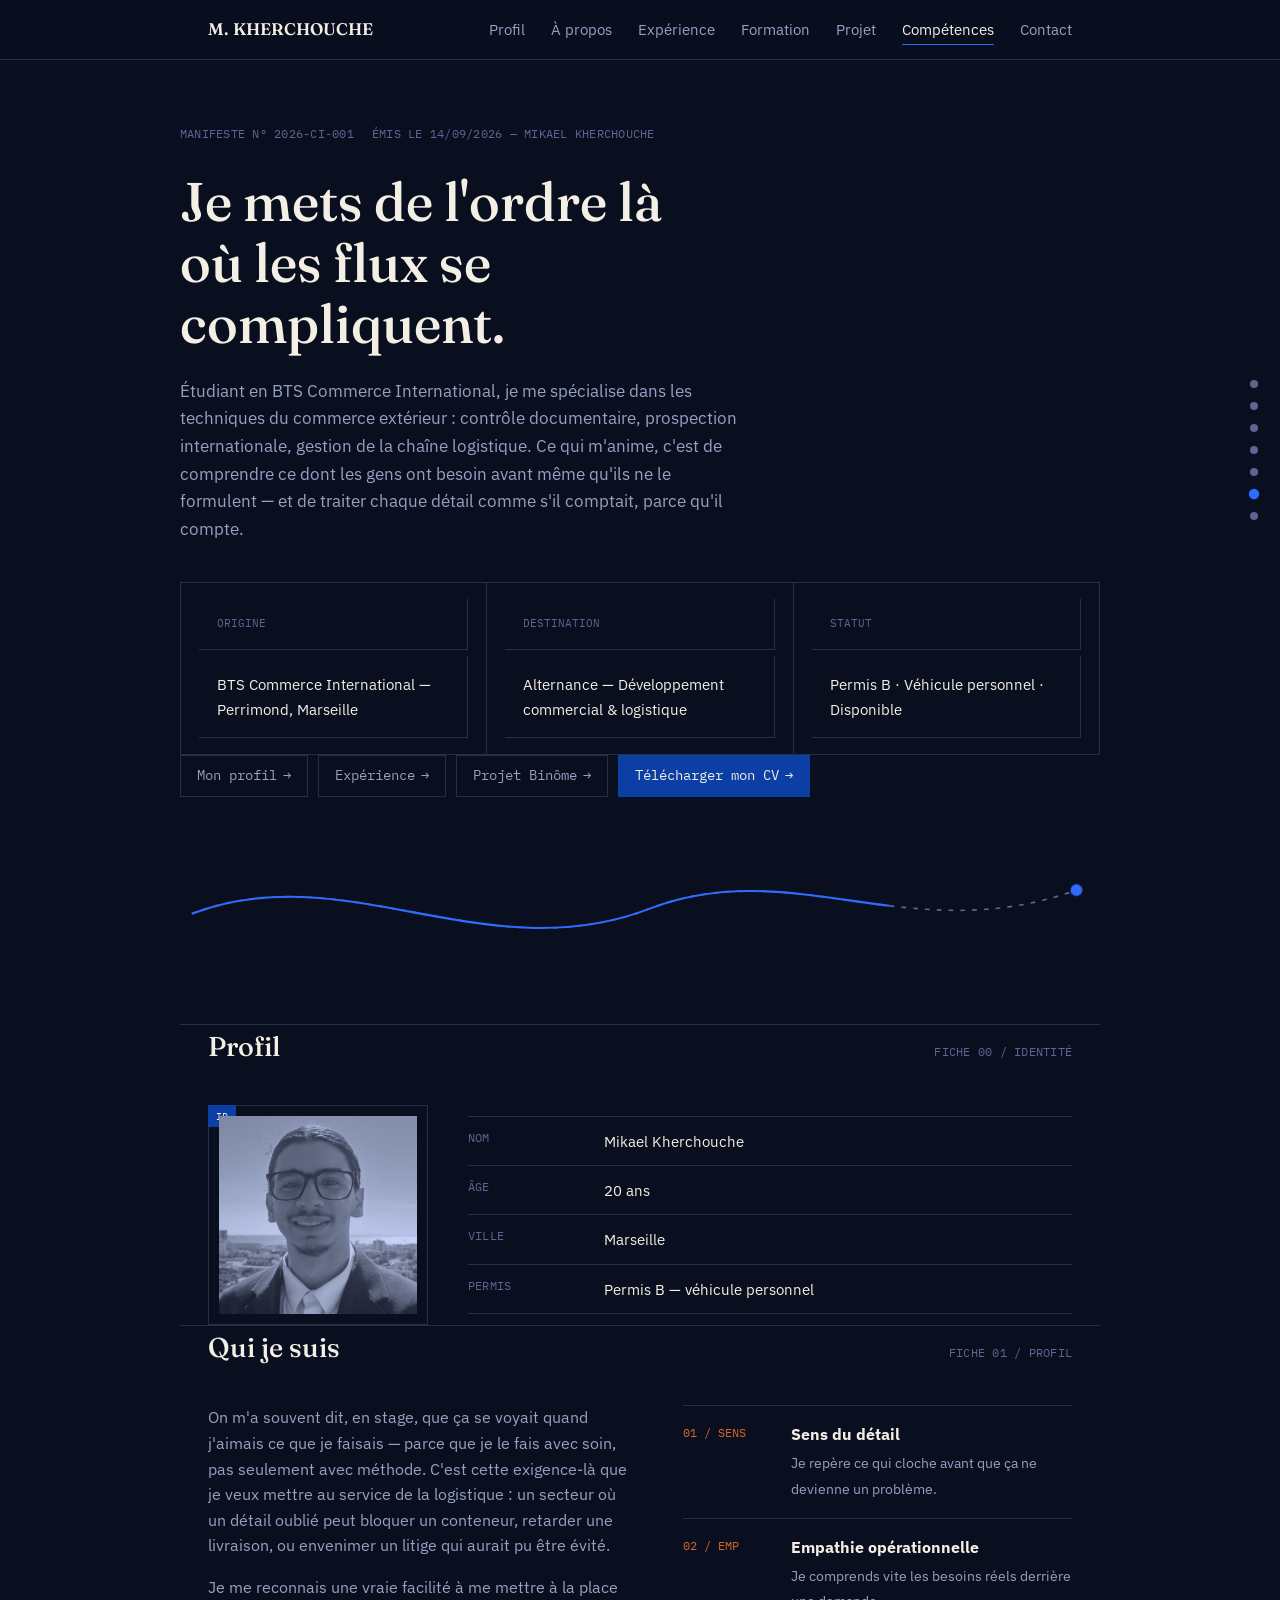
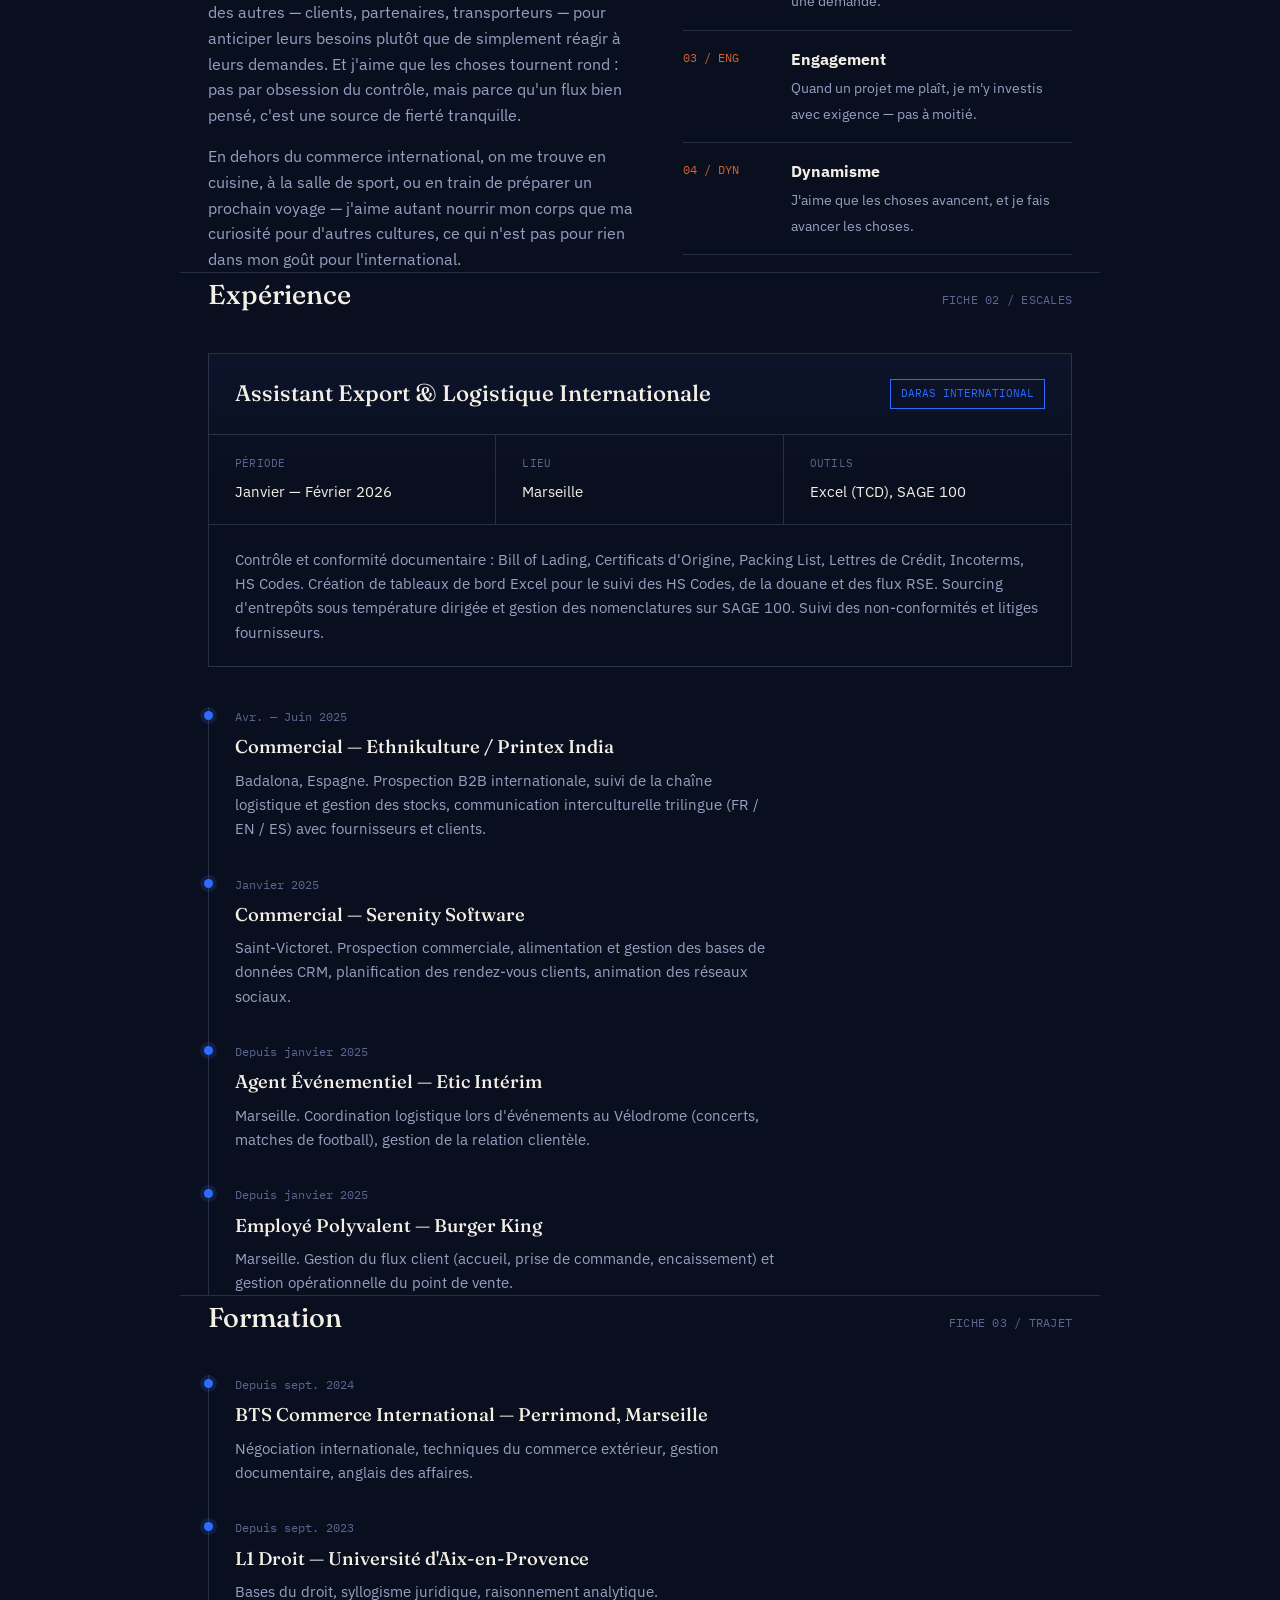
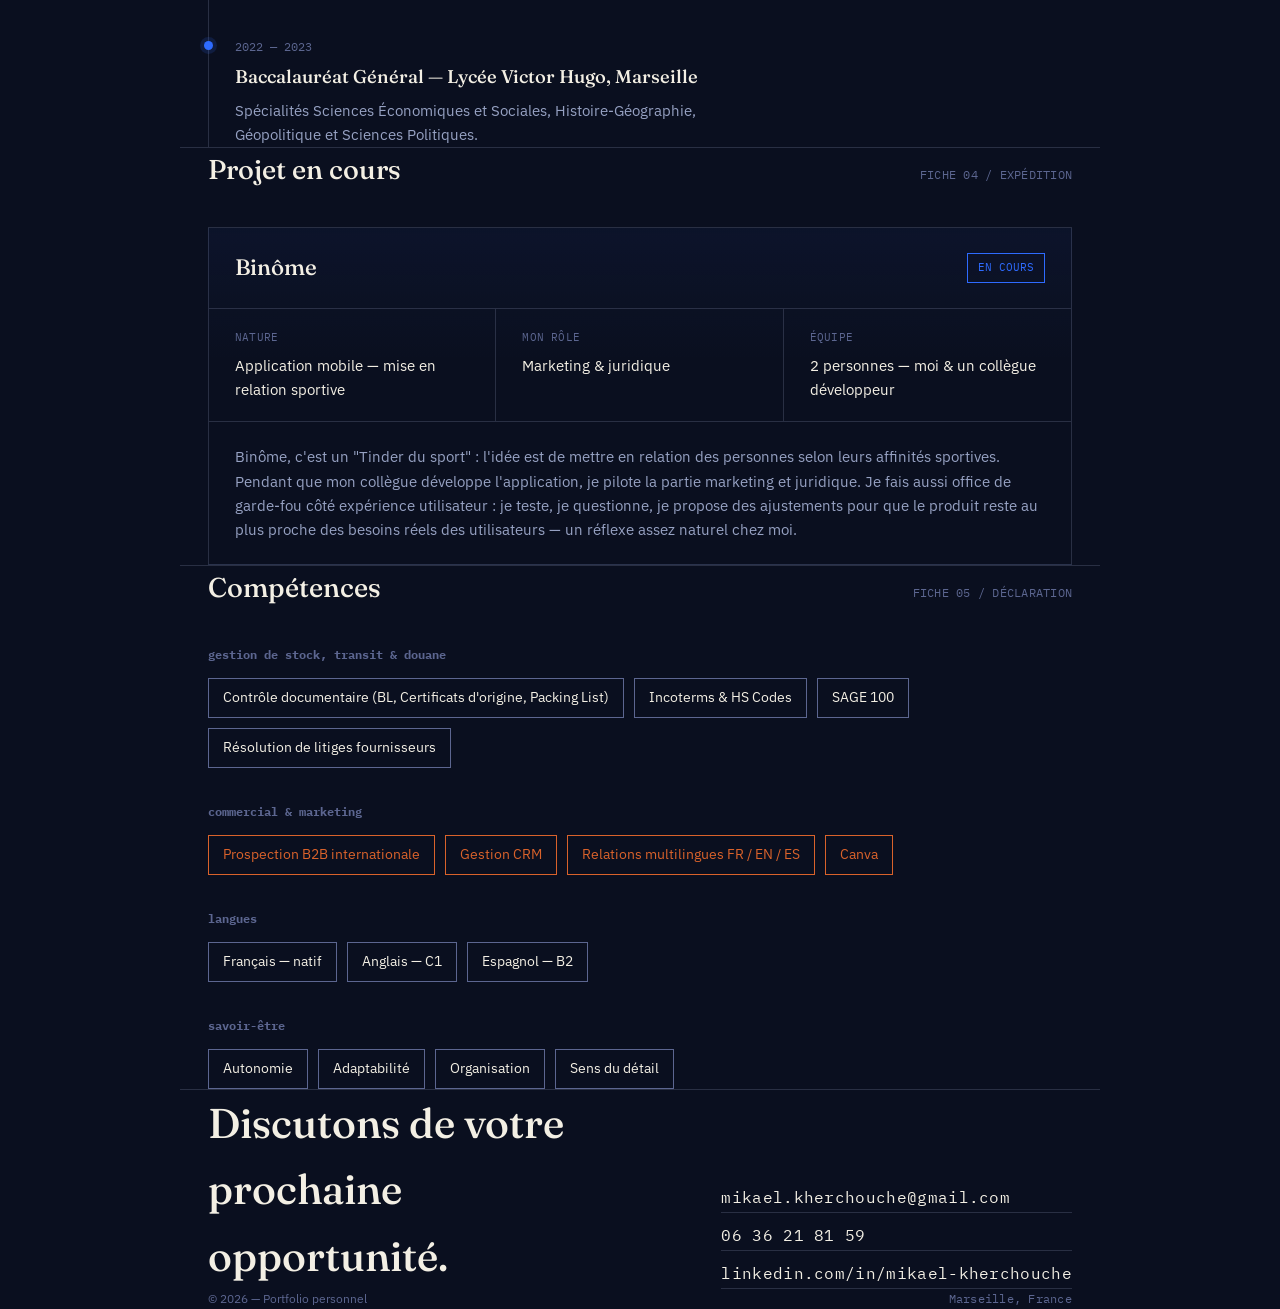
==== index.html @ c9742e6e "Add files via upload" ====
<!DOCTYPE html>
<html lang="fr">
<head>
<meta charset="UTF-8">
<meta name="viewport" content="width=device-width, initial-scale=1.0">
<title>Portfolio — Logistique &amp; Transit</title>
<link rel="preconnect" href="https://fonts.googleapis.com">
<link rel="preconnect" href="https://fonts.gstatic.com" crossorigin>
<link href="https://fonts.googleapis.com/css2?family=Fraunces:opsz,wght@9..144,400;9..144,500;9..144,600&family=IBM+Plex+Sans:wght@400;500;600&family=IBM+Plex+Mono:wght@400;500&display=swap" rel="stylesheet">
<style>
  :root{
    --navy:#0A0F1F;
    --navy-2:#0E1530;
    --cobalt:#0B3FA6;
    --cobalt-light:#2E6BFF;
    --paper:#F3EFE4;
    --ink:#12172B;
    --rust:#D9622B;
    --mist:#96A1C2;
    --mist-dim:#5C6690;
    --hairline:rgba(150,161,194,0.22);
    --maxw:920px;
  }
  *{box-sizing:border-box;}
  html{scroll-behavior:smooth;}
  body{
    margin:0;
    background:var(--navy);
    color:var(--paper);
    font-family:'IBM Plex Sans', sans-serif;
    line-height:1.6;
    -webkit-font-smoothing:antialiased;
  }
  ::selection{background:var(--cobalt-light);color:#fff;}
  a{color:inherit;}

  .wrap{
    max-width:var(--maxw);
    margin:0 auto;
    padding:0 28px;
  }

  .mono{
    font-family:'IBM Plex Mono', monospace;
    letter-spacing:0.02em;
  }

  /* ---------- HEADER / NAV ---------- */
  header.site{
    position:sticky;
    top:0;
    z-index:50;
    background:rgba(10,15,31,0.88);
    backdrop-filter:blur(8px);
    border-bottom:1px solid var(--hairline);
  }
  .navbar{
    max-width:var(--maxw);
    margin:0 auto;
    padding:16px 28px;
    display:flex;
    align-items:center;
    justify-content:space-between;
  }
  .navbar .mark{
    font-family:'Fraunces', serif;
    font-size:1.05rem;
    font-weight:600;
  }
  .navbar nav{
    display:flex;
    gap:26px;
    font-size:0.92rem;
    color:var(--mist);
  }
  .navbar nav a{text-decoration:none;transition:color .2s ease;}
  .navbar nav a:hover{color:var(--paper);}
  .navbar-toggle{display:none;background:none;border:none;color:var(--paper);font-size:1.4rem;cursor:pointer;}

  @media(max-width:640px){
    .navbar nav{
      position:fixed;
      top:60px;left:0;right:0;
      flex-direction:column;
      background:var(--navy-2);
      padding:18px 28px;
      gap:16px;
      border-bottom:1px solid var(--hairline);
      transform:translateY(-130%);
      transition:transform .28s ease;
    }
    .navbar nav.open{transform:translateY(0);}
    .navbar-toggle{display:block;}
  }

  /* ---------- HERO / MANIFEST HEADER ---------- */
  .hero{
    padding:64px 0 40px;
    border-bottom:1px solid var(--hairline);
    position:relative;
    overflow:hidden;
  }
  .doc-id{
    font-size:0.78rem;
    color:var(--mist-dim);
    margin-bottom:28px;
    display:flex;
    gap:18px;
    flex-wrap:wrap;
  }
  h1.title{
    font-family:'Fraunces', serif;
    font-weight:500;
    font-size:clamp(2.1rem, 5.4vw, 3.4rem);
    line-height:1.12;
    margin:0 0 22px;
    max-width:14ch;
  }
  .hero p.lede{
    max-width:56ch;
    color:var(--mist);
    font-size:1.08rem;
    margin:0 0 40px;
  }

  .manifest-fields{
    display:grid;
    grid-template-columns:repeat(3,1fr);
    border-top:1px solid var(--hairline);
    border-left:1px solid var(--hairline);
  }
  .manifest-fields div{
    border-right:1px solid var(--hairline);
    border-bottom:1px solid var(--hairline);
    padding:16px 18px;
  }
  .manifest-fields .label{
    font-size:0.7rem;
    color:var(--mist-dim);
    margin-bottom:6px;
    font-family:'IBM Plex Mono', monospace;
  }
  .manifest-fields .value{
    font-size:0.95rem;
    color:var(--paper);
  }
  @media(max-width:640px){
    .manifest-fields{grid-template-columns:1fr 1fr;}
  }

  /* route svg */
  .route-holder{margin-top:46px;}
  .route-holder svg{width:100%;height:auto;display:block;}
  .route-path{
    fill:none;
    stroke:var(--mist-dim);
    stroke-width:1.4;
    stroke-dasharray:4 6;
  }
  .route-progress{
    fill:none;
    stroke:var(--cobalt-light);
    stroke-width:1.8;
    stroke-dasharray:600;
    stroke-dashoffset:600;
    animation:draw 2.6s ease forwards 0.4s;
  }
  .route-dot{
    fill:var(--cobalt-light);
    offset-path:path('M10,60 C 140,10 260,110 400,55 C 520,10 620,90 760,40');
    animation:travel 2.6s ease forwards 0.4s;
  }
  @keyframes draw{to{stroke-dashoffset:0;}}
  @keyframes travel{
    0%{offset-distance:0%; opacity:0;}
    4%{opacity:1;}
    100%{offset-distance:100%; opacity:1;}
  }
  @media (prefers-reduced-motion: reduce){
    .route-progress, .route-dot{animation:none; stroke-dashoffset:0; offset-distance:100%;}
  }

  /* ---------- SECTION GENERIC ---------- */
  section{
    padding:64px 0;
    border-bottom:1px solid var(--hairline);
  }
  .section-head{
    display:flex;
    align-items:baseline;
    justify-content:space-between;
    gap:20px;
    margin-bottom:36px;
  }
  .section-head h2{
    font-family:'Fraunces', serif;
    font-weight:500;
    font-size:1.7rem;
    margin:0;
  }
  .section-head .ref{
    font-size:0.75rem;
    color:var(--mist-dim);
    white-space:nowrap;
  }

  /* ---------- A PROPOS / APTITUDES ---------- */
  .about-grid{
    display:grid;
    grid-template-columns:1.1fr 1fr;
    gap:48px;
  }
  .about-text p{color:var(--mist);margin:0 0 16px;font-size:1rem;}
  .about-text p:last-child{margin-bottom:0;}
  .traits{
    display:flex;
    flex-direction:column;
    gap:0;
    border-top:1px solid var(--hairline);
  }
  .trait{
    padding:16px 0;
    border-bottom:1px solid var(--hairline);
    display:grid;
    grid-template-columns:90px 1fr;
    gap:18px;
  }
  .trait .tag{
    font-family:'IBM Plex Mono', monospace;
    font-size:0.72rem;
    color:var(--rust);
    padding-top:2px;
  }
  .trait .desc strong{
    display:block;
    font-size:0.98rem;
    margin-bottom:3px;
    color:var(--paper);
  }
  .trait .desc span{
    color:var(--mist);
    font-size:0.9rem;
  }
  @media(max-width:760px){
    .about-grid{grid-template-columns:1fr;}
  }

  /* ---------- FORMATION TIMELINE ---------- */
  .timeline{
    position:relative;
    padding-left:26px;
    border-left:1px solid var(--hairline);
  }
  .tl-item{
    position:relative;
    padding-bottom:34px;
  }
  .tl-item:last-child{padding-bottom:0;}
  .tl-item::before{
    content:'';
    position:absolute;
    left:-31px;
    top:4px;
    width:9px;height:9px;
    border-radius:50%;
    background:var(--cobalt-light);
    box-shadow:0 0 0 4px rgba(46,107,255,0.15);
  }
  .tl-item .when{
    font-family:'IBM Plex Mono', monospace;
    font-size:0.75rem;
    color:var(--mist-dim);
    margin-bottom:6px;
  }
  .tl-item h3{
    font-family:'Fraunces', serif;
    font-weight:500;
    font-size:1.15rem;
    margin:0 0 6px;
  }
  .tl-item p{
    color:var(--mist);
    margin:0;
    font-size:0.95rem;
    max-width:60ch;
  }

  /* ---------- PROJET / SHIPMENT CARD ---------- */
  .shipment{
    border:1px solid var(--hairline);
    background:linear-gradient(180deg, rgba(46,107,255,0.05), transparent 40%);
  }
  .shipment-head{
    padding:22px 26px;
    border-bottom:1px solid var(--hairline);
    display:flex;
    justify-content:space-between;
    align-items:center;
    gap:16px;
    flex-wrap:wrap;
  }
  .shipment-head h3{
    font-family:'Fraunces', serif;
    font-weight:500;
    font-size:1.4rem;
    margin:0;
  }
  .status-chip{
    font-family:'IBM Plex Mono', monospace;
    font-size:0.7rem;
    color:var(--cobalt-light);
    border:1px solid var(--cobalt-light);
    padding:5px 10px;
  }
  .shipment-grid{
    display:grid;
    grid-template-columns:repeat(3,1fr);
  }
  .shipment-grid > div{
    padding:20px 26px;
    border-right:1px solid var(--hairline);
    border-bottom:1px solid var(--hairline);
  }
  .shipment-grid > div:nth-child(3n){border-right:none;}
  .shipment-grid .label{
    font-family:'IBM Plex Mono', monospace;
    font-size:0.68rem;
    color:var(--mist-dim);
    margin-bottom:8px;
  }
  .shipment-grid .value{font-size:0.92rem;color:var(--paper);}
  .shipment-note{
    padding:22px 26px;
    color:var(--mist);
    font-size:0.95rem;
  }
  @media(max-width:640px){
    .shipment-grid{grid-template-columns:1fr 1fr;}
    .shipment-grid > div:nth-child(2n){border-right:none;}
    .shipment-grid > div:nth-child(3n){border-right:1px solid var(--hairline);}
  }

  /* ---------- COMPETENCES / STAMPS ---------- */
  .skill-block{margin-bottom:34px;}
  .skill-block:last-child{margin-bottom:0;}
  .skill-block h3{
    font-family:'IBM Plex Mono', monospace;
    font-size:0.75rem;
    color:var(--mist-dim);
    text-transform:none;
    margin:0 0 14px;
  }
  .stamp-row{display:flex;flex-wrap:wrap;gap:10px;}
  .stamp{
    border:1px solid var(--mist-dim);
    color:var(--paper);
    font-size:0.85rem;
    padding:8px 14px;
    position:relative;
  }
  .stamp.rust{border-color:var(--rust); color:var(--rust);}

  /* ---------- CONTACT ---------- */
  .contact{border-bottom:none;}
  .contact-inner{
    display:flex;
    justify-content:space-between;
    align-items:flex-end;
    flex-wrap:wrap;
    gap:30px;
  }
  .contact h2{
    font-family:'Fraunces', serif;
    font-weight:500;
    font-size:clamp(1.8rem, 4vw, 2.6rem);
    max-width:15ch;
    margin:0;
  }
  .contact-links{
    display:flex;
    flex-direction:column;
    gap:10px;
    font-size:0.98rem;
  }
  .contact-links a{
    text-decoration:none;
    border-bottom:1px solid var(--hairline);
    padding-bottom:2px;
    transition:border-color .2s ease, color .2s ease;
  }
  .contact-links a:hover{border-color:var(--cobalt-light); color:var(--cobalt-light);}

  footer{
    padding:26px 0 40px;
    font-size:0.78rem;
    color:var(--mist-dim);
    display:flex;
    justify-content:space-between;
    flex-wrap:wrap;
    gap:10px;
  }

  .edit-note{
    background:rgba(217,98,43,0.12);
    border:1px dashed var(--rust);
    color:var(--rust);
    font-size:0.75rem;
    padding:3px 8px;
    margin-left:8px;
    font-family:'IBM Plex Mono', monospace;
  }

  /* ---------- DYNAMISME : nav active underline ---------- */
  .navbar nav a{position:relative;}
  .navbar nav a::after{
    content:'';
    position:absolute;
    left:0; bottom:-4px;
    width:0; height:1px;
    background:var(--cobalt-light);
    transition:width .25s ease;
  }
  .navbar nav a:hover::after,
  .navbar nav a.active::after{width:100%;}
  .navbar nav a.active{color:var(--paper);}

  /* ---------- SHORTCUTS (raccourcis rapides) ---------- */
  .shortcuts{
    display:flex;
    flex-wrap:wrap;
    gap:10px;
    margin:0 0 44px;
  }
  .shortcut{
    display:inline-flex;
    align-items:center;
    gap:6px;
    font-size:0.85rem;
    font-family:'IBM Plex Mono', monospace;
    color:var(--mist);
    border:1px solid var(--hairline);
    padding:9px 16px;
    text-decoration:none;
    transition:border-color .2s ease, color .2s ease, transform .2s ease, background .2s ease;
  }
  .shortcut:hover{
    border-color:var(--cobalt-light);
    color:var(--paper);
    transform:translateY(-2px);
    background:rgba(46,107,255,0.08);
  }
  .shortcut .arrow{transition:transform .2s ease;}
  .shortcut:hover .arrow{transform:translateX(3px);}
  .shortcut.primary{
    background:var(--cobalt);
    border-color:var(--cobalt);
    color:var(--paper);
  }
  .shortcut.primary:hover{
    background:var(--cobalt-light);
    border-color:var(--cobalt-light);
  }

  /* ---------- SIDE DOT NAV (raccourcis de défilement) ---------- */
  .dotnav{
    position:fixed;
    right:22px;
    top:50%;
    transform:translateY(-50%);
    display:flex;
    flex-direction:column;
    gap:14px;
    z-index:40;
  }
  .dotnav a{
    width:8px;height:8px;
    border-radius:50%;
    background:var(--mist-dim);
    display:block;
    position:relative;
    transition:background .25s ease, transform .25s ease;
  }
  .dotnav a::before{
    content:attr(data-label);
    position:absolute;
    right:20px;
    top:50%;
    transform:translateY(-50%);
    font-family:'IBM Plex Mono', monospace;
    font-size:0.72rem;
    color:var(--mist);
    white-space:nowrap;
    opacity:0;
    pointer-events:none;
    transition:opacity .2s ease;
  }
  .dotnav a:hover::before{opacity:1;}
  .dotnav a:hover{transform:scale(1.3);}
  .dotnav a.active{background:var(--cobalt-light);transform:scale(1.3);}
  @media(max-width:900px){.dotnav{display:none;}}

  /* ---------- REVEAL ON SCROLL ---------- */
  .reveal{
    opacity:0;
    transform:translateY(18px);
    transition:opacity .7s ease, transform .7s ease;
  }
  .reveal.in{opacity:1;transform:translateY(0);}
  @media (prefers-reduced-motion: reduce){
    .reveal{opacity:1;transform:none;transition:none;}
  }

  /* ---------- HOVER DYNAMISM ON CONTENT BLOCKS ---------- */
  .trait{transition:background .2s ease, padding-left .2s ease;}
  .trait:hover{background:rgba(46,107,255,0.05); padding-left:10px;}
  .tl-item h3{transition:color .2s ease;}
  .tl-item:hover h3{color:var(--cobalt-light);}
  .shipment{transition:border-color .3s ease, box-shadow .3s ease;}
  .shipment:hover{border-color:rgba(46,107,255,0.4); box-shadow:0 12px 40px -20px rgba(46,107,255,0.35);}
  .stamp{transition:border-color .2s ease, color .2s ease, transform .2s ease;}
  .stamp:hover{border-color:var(--cobalt-light); color:var(--paper); transform:translateY(-2px);}
  .stamp.rust:hover{border-color:var(--rust); color:var(--rust);}

  /* ---------- PROFIL SECTION ---------- */
  .profile-grid{
    display:grid;
    grid-template-columns:220px 1fr;
    gap:40px;
    align-items:center;
  }
  .profile-photo{
    position:relative;
    width:220px;
    height:220px;
    border:1px solid var(--hairline);
    padding:10px;
  }
  .profile-photo img{
    width:100%;height:100%;
    object-fit:cover;
    display:block;
    filter:grayscale(0.1);
  }
  .profile-photo .tag-corner{
    position:absolute;
    top:-1px; left:-1px;
    background:var(--cobalt);
    color:var(--paper);
    font-family:'IBM Plex Mono', monospace;
    font-size:0.65rem;
    padding:3px 8px;
  }
  .profile-id{
    display:flex;
    flex-direction:column;
    gap:0;
    border-top:1px solid var(--hairline);
  }
  .id-row{
    display:grid;
    grid-template-columns:120px 1fr;
    gap:16px;
    padding:12px 0;
    border-bottom:1px solid var(--hairline);
  }
  .id-row .label{
    font-family:'IBM Plex Mono', monospace;
    font-size:0.72rem;
    color:var(--mist-dim);
  }
  .id-row .value{font-size:0.95rem;color:var(--paper);}
  @media(max-width:640px){
    .profile-grid{grid-template-columns:1fr;}
    .profile-photo{width:160px;height:160px;}
  }
</style>
</head>
<body>

<header class="site">
  <div class="navbar">
    <div class="mark">M. KHERCHOUCHE</div>
    <button class="navbar-toggle" id="navToggle" aria-label="Ouvrir le menu">☰</button>
    <nav id="navMenu">
      <a href="#profil">Profil</a>
      <a href="#apropos">À propos</a>
      <a href="#experience">Expérience</a>
      <a href="#formation">Formation</a>
      <a href="#projet">Projet</a>
      <a href="#competences">Compétences</a>
      <a href="#contact">Contact</a>
    </nav>
  </div>
</header>

<nav class="dotnav" id="dotNav">
  <a href="#profil" data-label="Profil"></a>
  <a href="#apropos" data-label="À propos"></a>
  <a href="#experience" data-label="Expérience"></a>
  <a href="#formation" data-label="Formation"></a>
  <a href="#projet" data-label="Projet"></a>
  <a href="#competences" data-label="Compétences"></a>
  <a href="#contact" data-label="Contact"></a>
</nav>

<main>

  <section class="hero wrap">
    <div class="doc-id mono">
      <span>MANIFESTE Nº 2026-CI-001</span>
      <span>ÉMIS LE 14/09/2026 — MIKAEL KHERCHOUCHE</span>
    </div>

    <h1 class="title">Je mets de l'ordre là où les flux se compliquent.</h1>
    <p class="lede">
      Étudiant en BTS Commerce International, je me spécialise dans les techniques du commerce extérieur : contrôle documentaire, prospection internationale, gestion de la chaîne logistique. Ce qui m'anime, c'est de comprendre ce dont les gens ont besoin avant même qu'ils ne le formulent — et de traiter chaque détail comme s'il comptait, parce qu'il compte.
    </p>

    <div class="manifest-fields">
      <div>
        <div class="label">ORIGINE</div>
        <div class="value">BTS Commerce International — Perrimond, Marseille</div>
      </div>
      <div>
        <div class="label">DESTINATION</div>
        <div class="value">Alternance — Développement commercial &amp; logistique</div>
      </div>
      <div>
        <div class="label">STATUT</div>
        <div class="value">Permis B · Véhicule personnel · Disponible</div>
      </div>
    </div>

    <div class="shortcuts">
      <a href="#profil" class="shortcut">Mon profil <span class="arrow">→</span></a>
      <a href="#experience" class="shortcut">Expérience <span class="arrow">→</span></a>
      <a href="#projet" class="shortcut">Projet Binôme <span class="arrow">→</span></a>
      <a href="CV_Mikael_Kherchouche.pdf" download class="shortcut primary">Télécharger mon CV <span class="arrow">→</span></a>
    </div>

    <div class="route-holder">
      <svg viewBox="0 0 780 120" preserveAspectRatio="none">
        <path class="route-path" d="M10,60 C 140,10 260,110 400,55 C 520,10 620,90 760,40"/>
        <path class="route-progress" d="M10,60 C 140,10 260,110 400,55 C 520,10 620,90 760,40"/>
        <circle class="route-dot" r="5"/>
      </svg>
    </div>
  </section>

  <section class="wrap reveal" id="profil">
    <div class="section-head">
      <h2>Profil</h2>
      <span class="ref mono">FICHE 00 / IDENTITÉ</span>
    </div>
    <div class="profile-grid">
      <div class="profile-photo">
        <span class="tag-corner mono">ID</span>
        <img src="[data-uri]" alt="Photo de Mikael Kherchouche">
      </div>
      <div class="profile-id">
        <div class="id-row"><span class="label mono">NOM</span><span class="value">Mikael Kherchouche</span></div>
        <div class="id-row"><span class="label mono">ÂGE</span><span class="value">20 ans</span></div>
        <div class="id-row"><span class="label mono">VILLE</span><span class="value">Marseille</span></div>
        <div class="id-row"><span class="label mono">PERMIS</span><span class="value">Permis B — véhicule personnel</span></div>
      </div>
    </div>
  </section>

  <section class="wrap reveal" id="apropos">
    <div class="section-head">
      <h2>Qui je suis</h2>
      <span class="ref mono">FICHE 01 / PROFIL</span>
    </div>
    <div class="about-grid">
      <div class="about-text">
        <p>
          On m'a souvent dit, en stage, que ça se voyait quand j'aimais ce que je faisais — parce que je le fais avec soin, pas seulement avec méthode. C'est cette exigence-là que je veux mettre au service de la logistique : un secteur où un détail oublié peut bloquer un conteneur, retarder une livraison, ou envenimer un litige qui aurait pu être évité.
        </p>
        <p>
          Je me reconnais une vraie facilité à me mettre à la place des autres — clients, partenaires, transporteurs — pour anticiper leurs besoins plutôt que de simplement réagir à leurs demandes. Et j'aime que les choses tournent rond : pas par obsession du contrôle, mais parce qu'un flux bien pensé, c'est une source de fierté tranquille.
        </p>
        <p>
          En dehors du commerce international, on me trouve en cuisine, à la salle de sport, ou en train de préparer un prochain voyage — j'aime autant nourrir mon corps que ma curiosité pour d'autres cultures, ce qui n'est pas pour rien dans mon goût pour l'international.
        </p>
      </div>
      <div class="traits">
        <div class="trait">
          <div class="tag">01 / SENS</div>
          <div class="desc"><strong>Sens du détail</strong><span>Je repère ce qui cloche avant que ça ne devienne un problème.</span></div>
        </div>
        <div class="trait">
          <div class="tag">02 / EMP</div>
          <div class="desc"><strong>Empathie opérationnelle</strong><span>Je comprends vite les besoins réels derrière une demande.</span></div>
        </div>
        <div class="trait">
          <div class="tag">03 / ENG</div>
          <div class="desc"><strong>Engagement</strong><span>Quand un projet me plaît, je m'y investis avec exigence — pas à moitié.</span></div>
        </div>
        <div class="trait">
          <div class="tag">04 / DYN</div>
          <div class="desc"><strong>Dynamisme</strong><span>J'aime que les choses avancent, et je fais avancer les choses.</span></div>
        </div>
      </div>
    </div>
  </section>

  <section class="wrap reveal" id="experience">
    <div class="section-head">
      <h2>Expérience</h2>
      <span class="ref mono">FICHE 02 / ESCALES</span>
    </div>

    <div class="shipment" style="margin-bottom:40px;">
      <div class="shipment-head">
        <h3>Assistant Export &amp; Logistique Internationale</h3>
        <span class="status-chip">DARAS INTERNATIONAL</span>
      </div>
      <div class="shipment-grid">
        <div>
          <div class="label mono">PÉRIODE</div>
          <div class="value">Janvier — Février 2026</div>
        </div>
        <div>
          <div class="label mono">LIEU</div>
          <div class="value">Marseille</div>
        </div>
        <div>
          <div class="label mono">OUTILS</div>
          <div class="value">Excel (TCD), SAGE 100</div>
        </div>
      </div>
      <div class="shipment-note">
        Contrôle et conformité documentaire : Bill of Lading, Certificats d'Origine, Packing List, Lettres de Crédit, Incoterms, HS Codes. Création de tableaux de bord Excel pour le suivi des HS Codes, de la douane et des flux RSE. Sourcing d'entrepôts sous température dirigée et gestion des nomenclatures sur SAGE 100. Suivi des non-conformités et litiges fournisseurs.
      </div>
    </div>

    <div class="timeline">
      <div class="tl-item">
        <div class="when">Avr. — Juin 2025</div>
        <h3>Commercial — Ethnikulture / Printex India</h3>
        <p>Badalona, Espagne. Prospection B2B internationale, suivi de la chaîne logistique et gestion des stocks, communication interculturelle trilingue (FR / EN / ES) avec fournisseurs et clients.</p>
      </div>
      <div class="tl-item">
        <div class="when">Janvier 2025</div>
        <h3>Commercial — Serenity Software</h3>
        <p>Saint-Victoret. Prospection commerciale, alimentation et gestion des bases de données CRM, planification des rendez-vous clients, animation des réseaux sociaux.</p>
      </div>
      <div class="tl-item">
        <div class="when">Depuis janvier 2025</div>
        <h3>Agent Événementiel — Etic Intérim</h3>
        <p>Marseille. Coordination logistique lors d'événements au Vélodrome (concerts, matches de football), gestion de la relation clientèle.</p>
      </div>
      <div class="tl-item">
        <div class="when">Depuis janvier 2025</div>
        <h3>Employé Polyvalent — Burger King</h3>
        <p>Marseille. Gestion du flux client (accueil, prise de commande, encaissement) et gestion opérationnelle du point de vente.</p>
      </div>
    </div>
  </section>

  <section class="wrap reveal" id="formation">
    <div class="section-head">
      <h2>Formation</h2>
      <span class="ref mono">FICHE 03 / TRAJET</span>
    </div>
    <div class="timeline">
      <div class="tl-item">
        <div class="when">Depuis sept. 2024</div>
        <h3>BTS Commerce International — Perrimond, Marseille</h3>
        <p>Négociation internationale, techniques du commerce extérieur, gestion documentaire, anglais des affaires.</p>
      </div>
      <div class="tl-item">
        <div class="when">Depuis sept. 2023</div>
        <h3>L1 Droit — Université d'Aix-en-Provence</h3>
        <p>Bases du droit, syllogisme juridique, raisonnement analytique.</p>
      </div>
      <div class="tl-item">
        <div class="when">2022 — 2023</div>
        <h3>Baccalauréat Général — Lycée Victor Hugo, Marseille</h3>
        <p>Spécialités Sciences Économiques et Sociales, Histoire-Géographie, Géopolitique et Sciences Politiques.</p>
      </div>
    </div>
  </section>

  <section class="wrap reveal" id="projet">
    <div class="section-head">
      <h2>Projet en cours</h2>
      <span class="ref mono">FICHE 04 / EXPÉDITION</span>
    </div>
    <div class="shipment">
      <div class="shipment-head">
        <h3>Binôme</h3>
        <span class="status-chip">EN COURS</span>
      </div>
      <div class="shipment-grid">
        <div>
          <div class="label mono">NATURE</div>
          <div class="value">Application mobile — mise en relation sportive</div>
        </div>
        <div>
          <div class="label mono">MON RÔLE</div>
          <div class="value">Marketing &amp; juridique</div>
        </div>
        <div>
          <div class="label mono">ÉQUIPE</div>
          <div class="value">2 personnes — moi &amp; un collègue développeur</div>
        </div>
      </div>
      <div class="shipment-note">
        Binôme, c'est un "Tinder du sport" : l'idée est de mettre en relation des personnes selon leurs affinités sportives. Pendant que mon collègue développe l'application, je pilote la partie marketing et juridique. Je fais aussi office de garde-fou côté expérience utilisateur : je teste, je questionne, je propose des ajustements pour que le produit reste au plus proche des besoins réels des utilisateurs — un réflexe assez naturel chez moi.
      </div>
    </div>
  </section>

  <section class="wrap reveal" id="competences">
    <div class="section-head">
      <h2>Compétences</h2>
      <span class="ref mono">FICHE 05 / DÉCLARATION</span>
    </div>

    <div class="skill-block">
      <h3>gestion de stock, transit &amp; douane</h3>
      <div class="stamp-row">
        <div class="stamp">Contrôle documentaire (BL, Certificats d'origine, Packing List)</div>
        <div class="stamp">Incoterms &amp; HS Codes</div>
        <div class="stamp">SAGE 100</div>
        <div class="stamp">Résolution de litiges fournisseurs</div>
      </div>
    </div>

    <div class="skill-block">
      <h3>commercial &amp; marketing</h3>
      <div class="stamp-row">
        <div class="stamp rust">Prospection B2B internationale</div>
        <div class="stamp rust">Gestion CRM</div>
        <div class="stamp rust">Relations multilingues FR / EN / ES</div>
        <div class="stamp rust">Canva</div>
      </div>
    </div>

    <div class="skill-block">
      <h3>langues</h3>
      <div class="stamp-row">
        <div class="stamp">Français — natif</div>
        <div class="stamp">Anglais — C1</div>
        <div class="stamp">Espagnol — B2</div>
      </div>
    </div>

    <div class="skill-block">
      <h3>savoir-être</h3>
      <div class="stamp-row">
        <div class="stamp">Autonomie</div>
        <div class="stamp">Adaptabilité</div>
        <div class="stamp">Organisation</div>
        <div class="stamp">Sens du détail</div>
      </div>
    </div>
  </section>

  <section class="wrap contact reveal" id="contact">
    <div class="contact-inner">
      <h2>Discutons de votre prochaine opportunité.</h2>
      <div class="contact-links mono">
        <a href="mailto:mikael.kherchouche@gmail.com">mikael.kherchouche@gmail.com</a>
        <a href="tel:+33636218159">06 36 21 81 59</a>
        <a href="https://linkedin.com/in/mikael-kherchouche" target="_blank" rel="noopener">linkedin.com/in/mikael-kherchouche</a>
      </div>
    </div>
  </section>

</main>

<footer class="wrap">
  <span>© 2026 — Portfolio personnel</span>
  <span class="mono">Marseille, France</span>
</footer>

<script>
  const toggle = document.getElementById('navToggle');
  const menu = document.getElementById('navMenu');
  toggle.addEventListener('click', () => menu.classList.toggle('open'));
  menu.querySelectorAll('a').forEach(a => a.addEventListener('click', () => menu.classList.remove('open')));

  // Reveal on scroll
  const revealEls = document.querySelectorAll('.reveal');
  const revealObserver = new IntersectionObserver((entries) => {
    entries.forEach(entry => {
      if(entry.isIntersecting){
        entry.target.classList.add('in');
        revealObserver.unobserve(entry.target);
      }
    });
  }, {threshold:0.12, rootMargin:'0px 0px -8% 0px'});
  revealEls.forEach(el => revealObserver.observe(el));

  // Active section tracking for top nav + dot nav
  const sections = document.querySelectorAll('main section[id]');
  const navLinks = document.querySelectorAll('#navMenu a');
  const dotLinks = document.querySelectorAll('#dotNav a');

  const setActive = (id) => {
    navLinks.forEach(a => a.classList.toggle('active', a.getAttribute('href') === '#' + id));
    dotLinks.forEach(a => a.classList.toggle('active', a.getAttribute('href') === '#' + id));
  };

  const sectionObserver = new IntersectionObserver((entries) => {
    entries.forEach(entry => {
      if(entry.isIntersecting){
        setActive(entry.target.id);
      }
    });
  }, {rootMargin:'-45% 0px -45% 0px'});
  sections.forEach(s => sectionObserver.observe(s));
</script>

</body>
</html>
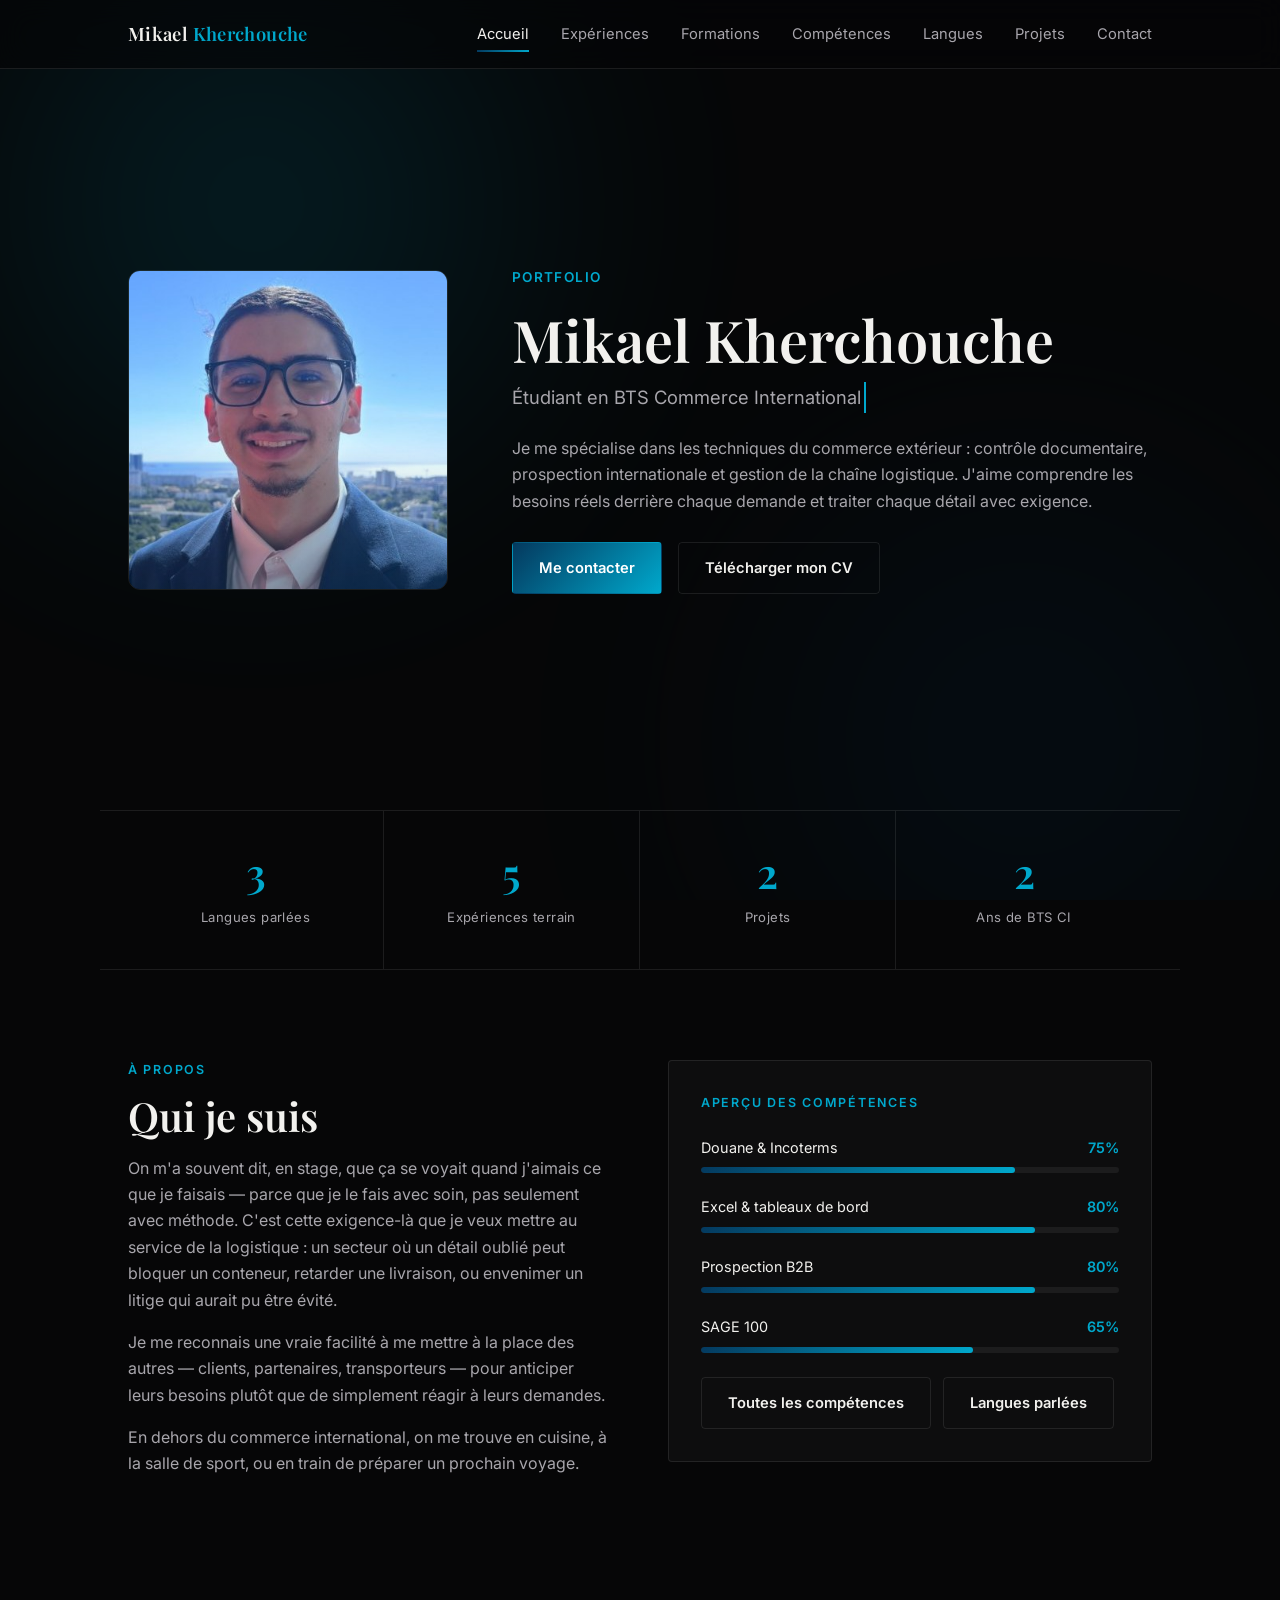
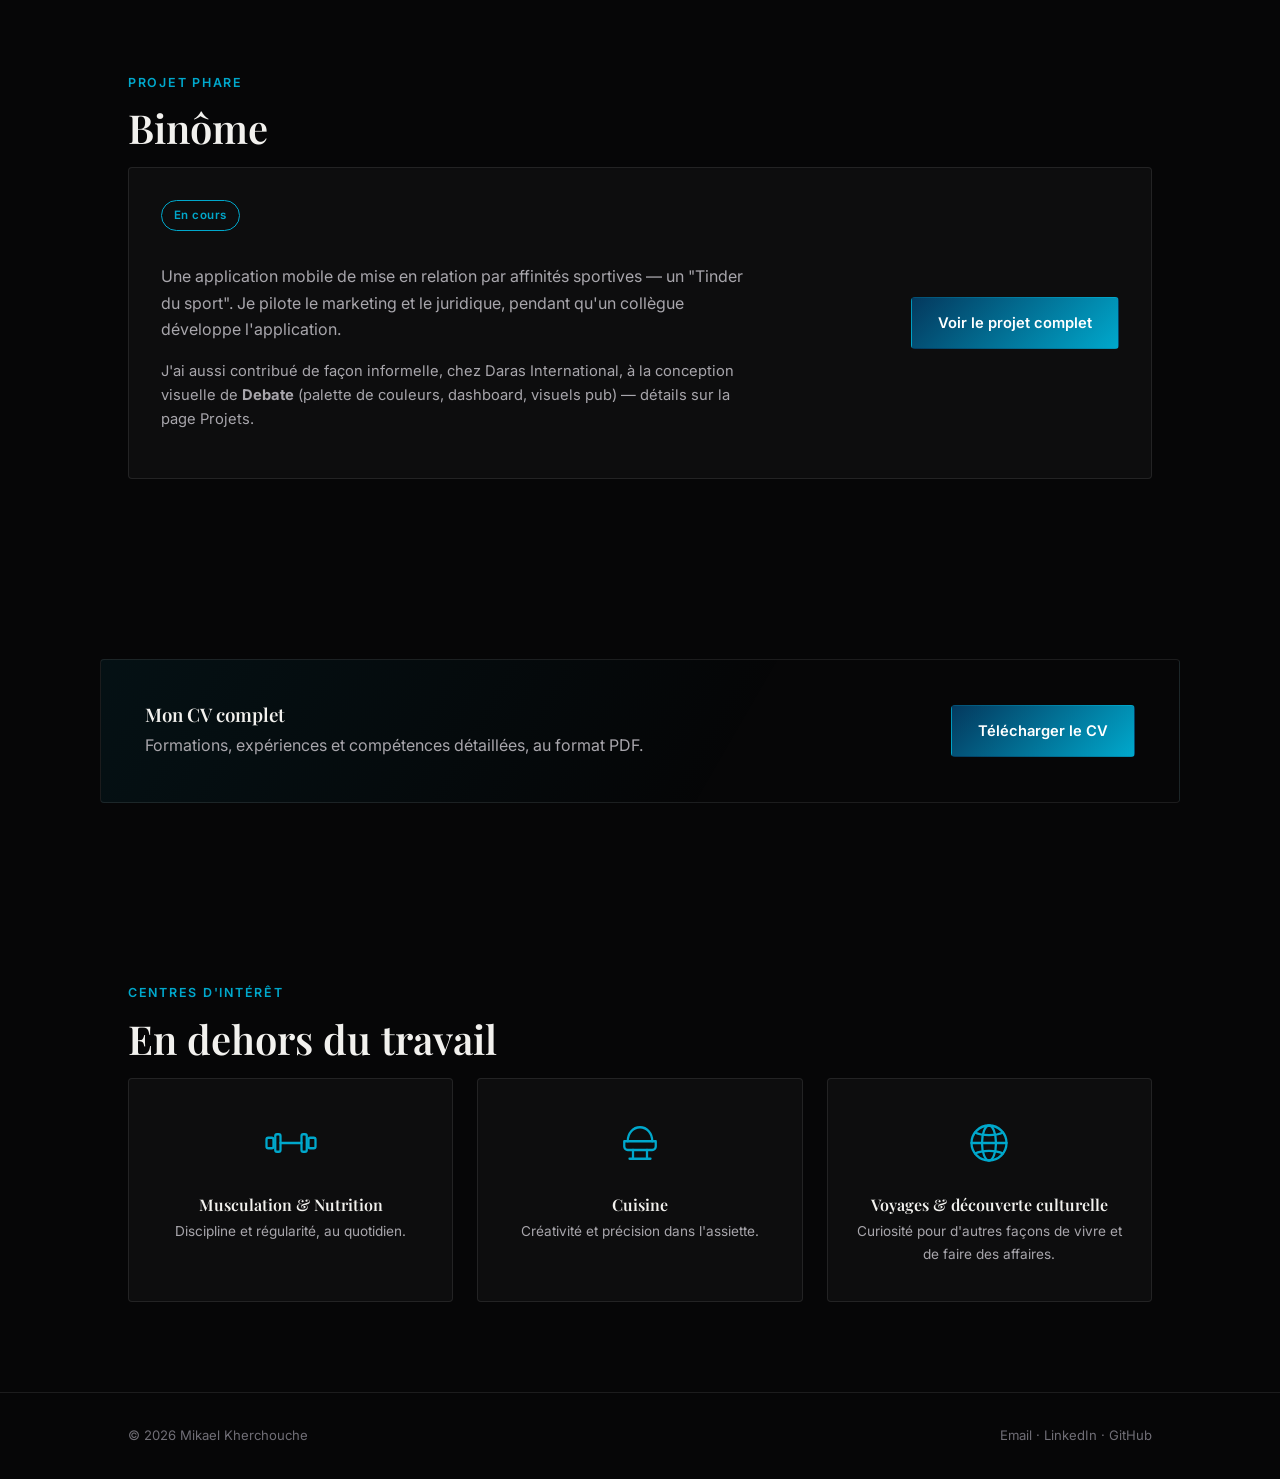
==== commit 83f573dc: "Theme ocean + page langue" ====
--- a/index.html
+++ b/index.html
@@ -3,916 +3,183 @@
 <head>
 <meta charset="UTF-8">
 <meta name="viewport" content="width=device-width, initial-scale=1.0">
-<title>Portfolio — Logistique &amp; Transit</title>
+<title>Mikael Kherchouche — Commerce International & Logistique</title>
+<meta name="description" content="Portfolio de Mikael Kherchouche, étudiant en BTS Commerce International, spécialisé en logistique, transit et développement commercial international.">
+<link rel="canonical" href="https://mikakhers.github.io/index.html">
+
+<meta property="og:type" content="website">
+<meta property="og:title" content="Mikael Kherchouche — Commerce International & Logistique">
+<meta property="og:description" content="Portfolio de Mikael Kherchouche, étudiant en BTS Commerce International, spécialisé en logistique, transit et développement commercial international.">
+<meta property="og:url" content="https://mikakhers.github.io/index.html">
+<meta property="og:image" content="https://mikakhers.github.io/assets/photo.jpg">
+<meta name="twitter:card" content="summary">
+
+<link rel="icon" type="image/svg+xml" href="assets/favicon.svg">
+
 <link rel="preconnect" href="https://fonts.googleapis.com">
 <link rel="preconnect" href="https://fonts.gstatic.com" crossorigin>
-<link href="https://fonts.googleapis.com/css2?family=Fraunces:opsz,wght@9..144,400;9..144,500;9..144,600&family=IBM+Plex+Sans:wght@400;500;600&family=IBM+Plex+Mono:wght@400;500&display=swap" rel="stylesheet">
-<style>
-  :root{
-    --navy:#0A0F1F;
-    --navy-2:#0E1530;
-    --cobalt:#0B3FA6;
-    --cobalt-light:#2E6BFF;
-    --paper:#F3EFE4;
-    --ink:#12172B;
-    --rust:#D9622B;
-    --mist:#96A1C2;
-    --mist-dim:#5C6690;
-    --hairline:rgba(150,161,194,0.22);
-    --maxw:920px;
-  }
-  *{box-sizing:border-box;}
-  html{scroll-behavior:smooth;}
-  body{
-    margin:0;
-    background:var(--navy);
-    color:var(--paper);
-    font-family:'IBM Plex Sans', sans-serif;
-    line-height:1.6;
-    -webkit-font-smoothing:antialiased;
-  }
-  ::selection{background:var(--cobalt-light);color:#fff;}
-  a{color:inherit;}
-
-  .wrap{
-    max-width:var(--maxw);
-    margin:0 auto;
-    padding:0 28px;
-  }
-
-  .mono{
-    font-family:'IBM Plex Mono', monospace;
-    letter-spacing:0.02em;
-  }
-
-  /* ---------- HEADER / NAV ---------- */
-  header.site{
-    position:sticky;
-    top:0;
-    z-index:50;
-    background:rgba(10,15,31,0.88);
-    backdrop-filter:blur(8px);
-    border-bottom:1px solid var(--hairline);
-  }
-  .navbar{
-    max-width:var(--maxw);
-    margin:0 auto;
-    padding:16px 28px;
-    display:flex;
-    align-items:center;
-    justify-content:space-between;
-  }
-  .navbar .mark{
-    font-family:'Fraunces', serif;
-    font-size:1.05rem;
-    font-weight:600;
-  }
-  .navbar nav{
-    display:flex;
-    gap:26px;
-    font-size:0.92rem;
-    color:var(--mist);
-  }
-  .navbar nav a{text-decoration:none;transition:color .2s ease;}
-  .navbar nav a:hover{color:var(--paper);}
-  .navbar-toggle{display:none;background:none;border:none;color:var(--paper);font-size:1.4rem;cursor:pointer;}
-
-  @media(max-width:640px){
-    .navbar nav{
-      position:fixed;
-      top:60px;left:0;right:0;
-      flex-direction:column;
-      background:var(--navy-2);
-      padding:18px 28px;
-      gap:16px;
-      border-bottom:1px solid var(--hairline);
-      transform:translateY(-130%);
-      transition:transform .28s ease;
-    }
-    .navbar nav.open{transform:translateY(0);}
-    .navbar-toggle{display:block;}
-  }
-
-  /* ---------- HERO / MANIFEST HEADER ---------- */
-  .hero{
-    padding:64px 0 40px;
-    border-bottom:1px solid var(--hairline);
-    position:relative;
-    overflow:hidden;
-  }
-  .doc-id{
-    font-size:0.78rem;
-    color:var(--mist-dim);
-    margin-bottom:28px;
-    display:flex;
-    gap:18px;
-    flex-wrap:wrap;
-  }
-  h1.title{
-    font-family:'Fraunces', serif;
-    font-weight:500;
-    font-size:clamp(2.1rem, 5.4vw, 3.4rem);
-    line-height:1.12;
-    margin:0 0 22px;
-    max-width:14ch;
-  }
-  .hero p.lede{
-    max-width:56ch;
-    color:var(--mist);
-    font-size:1.08rem;
-    margin:0 0 40px;
-  }
-
-  .manifest-fields{
-    display:grid;
-    grid-template-columns:repeat(3,1fr);
-    border-top:1px solid var(--hairline);
-    border-left:1px solid var(--hairline);
-  }
-  .manifest-fields div{
-    border-right:1px solid var(--hairline);
-    border-bottom:1px solid var(--hairline);
-    padding:16px 18px;
-  }
-  .manifest-fields .label{
-    font-size:0.7rem;
-    color:var(--mist-dim);
-    margin-bottom:6px;
-    font-family:'IBM Plex Mono', monospace;
-  }
-  .manifest-fields .value{
-    font-size:0.95rem;
-    color:var(--paper);
-  }
-  @media(max-width:640px){
-    .manifest-fields{grid-template-columns:1fr 1fr;}
-  }
-
-  /* route svg */
-  .route-holder{margin-top:46px;}
-  .route-holder svg{width:100%;height:auto;display:block;}
-  .route-path{
-    fill:none;
-    stroke:var(--mist-dim);
-    stroke-width:1.4;
-    stroke-dasharray:4 6;
-  }
-  .route-progress{
-    fill:none;
-    stroke:var(--cobalt-light);
-    stroke-width:1.8;
-    stroke-dasharray:600;
-    stroke-dashoffset:600;
-    animation:draw 2.6s ease forwards 0.4s;
-  }
-  .route-dot{
-    fill:var(--cobalt-light);
-    offset-path:path('M10,60 C 140,10 260,110 400,55 C 520,10 620,90 760,40');
-    animation:travel 2.6s ease forwards 0.4s;
-  }
-  @keyframes draw{to{stroke-dashoffset:0;}}
-  @keyframes travel{
-    0%{offset-distance:0%; opacity:0;}
-    4%{opacity:1;}
-    100%{offset-distance:100%; opacity:1;}
-  }
-  @media (prefers-reduced-motion: reduce){
-    .route-progress, .route-dot{animation:none; stroke-dashoffset:0; offset-distance:100%;}
-  }
-
-  /* ---------- SECTION GENERIC ---------- */
-  section{
-    padding:64px 0;
-    border-bottom:1px solid var(--hairline);
-  }
-  .section-head{
-    display:flex;
-    align-items:baseline;
-    justify-content:space-between;
-    gap:20px;
-    margin-bottom:36px;
-  }
-  .section-head h2{
-    font-family:'Fraunces', serif;
-    font-weight:500;
-    font-size:1.7rem;
-    margin:0;
-  }
-  .section-head .ref{
-    font-size:0.75rem;
-    color:var(--mist-dim);
-    white-space:nowrap;
-  }
-
-  /* ---------- A PROPOS / APTITUDES ---------- */
-  .about-grid{
-    display:grid;
-    grid-template-columns:1.1fr 1fr;
-    gap:48px;
-  }
-  .about-text p{color:var(--mist);margin:0 0 16px;font-size:1rem;}
-  .about-text p:last-child{margin-bottom:0;}
-  .traits{
-    display:flex;
-    flex-direction:column;
-    gap:0;
-    border-top:1px solid var(--hairline);
-  }
-  .trait{
-    padding:16px 0;
-    border-bottom:1px solid var(--hairline);
-    display:grid;
-    grid-template-columns:90px 1fr;
-    gap:18px;
-  }
-  .trait .tag{
-    font-family:'IBM Plex Mono', monospace;
-    font-size:0.72rem;
-    color:var(--rust);
-    padding-top:2px;
-  }
-  .trait .desc strong{
-    display:block;
-    font-size:0.98rem;
-    margin-bottom:3px;
-    color:var(--paper);
-  }
-  .trait .desc span{
-    color:var(--mist);
-    font-size:0.9rem;
-  }
-  @media(max-width:760px){
-    .about-grid{grid-template-columns:1fr;}
-  }
-
-  /* ---------- FORMATION TIMELINE ---------- */
-  .timeline{
-    position:relative;
-    padding-left:26px;
-    border-left:1px solid var(--hairline);
-  }
-  .tl-item{
-    position:relative;
-    padding-bottom:34px;
-  }
-  .tl-item:last-child{padding-bottom:0;}
-  .tl-item::before{
-    content:'';
-    position:absolute;
-    left:-31px;
-    top:4px;
-    width:9px;height:9px;
-    border-radius:50%;
-    background:var(--cobalt-light);
-    box-shadow:0 0 0 4px rgba(46,107,255,0.15);
-  }
-  .tl-item .when{
-    font-family:'IBM Plex Mono', monospace;
-    font-size:0.75rem;
-    color:var(--mist-dim);
-    margin-bottom:6px;
-  }
-  .tl-item h3{
-    font-family:'Fraunces', serif;
-    font-weight:500;
-    font-size:1.15rem;
-    margin:0 0 6px;
-  }
-  .tl-item p{
-    color:var(--mist);
-    margin:0;
-    font-size:0.95rem;
-    max-width:60ch;
-  }
-
-  /* ---------- PROJET / SHIPMENT CARD ---------- */
-  .shipment{
-    border:1px solid var(--hairline);
-    background:linear-gradient(180deg, rgba(46,107,255,0.05), transparent 40%);
-  }
-  .shipment-head{
-    padding:22px 26px;
-    border-bottom:1px solid var(--hairline);
-    display:flex;
-    justify-content:space-between;
-    align-items:center;
-    gap:16px;
-    flex-wrap:wrap;
-  }
-  .shipment-head h3{
-    font-family:'Fraunces', serif;
-    font-weight:500;
-    font-size:1.4rem;
-    margin:0;
-  }
-  .status-chip{
-    font-family:'IBM Plex Mono', monospace;
-    font-size:0.7rem;
-    color:var(--cobalt-light);
-    border:1px solid var(--cobalt-light);
-    padding:5px 10px;
-  }
-  .shipment-grid{
-    display:grid;
-    grid-template-columns:repeat(3,1fr);
-  }
-  .shipment-grid > div{
-    padding:20px 26px;
-    border-right:1px solid var(--hairline);
-    border-bottom:1px solid var(--hairline);
-  }
-  .shipment-grid > div:nth-child(3n){border-right:none;}
-  .shipment-grid .label{
-    font-family:'IBM Plex Mono', monospace;
-    font-size:0.68rem;
-    color:var(--mist-dim);
-    margin-bottom:8px;
-  }
-  .shipment-grid .value{font-size:0.92rem;color:var(--paper);}
-  .shipment-note{
-    padding:22px 26px;
-    color:var(--mist);
-    font-size:0.95rem;
-  }
-  @media(max-width:640px){
-    .shipment-grid{grid-template-columns:1fr 1fr;}
-    .shipment-grid > div:nth-child(2n){border-right:none;}
-    .shipment-grid > div:nth-child(3n){border-right:1px solid var(--hairline);}
-  }
-
-  /* ---------- COMPETENCES / STAMPS ---------- */
-  .skill-block{margin-bottom:34px;}
-  .skill-block:last-child{margin-bottom:0;}
-  .skill-block h3{
-    font-family:'IBM Plex Mono', monospace;
-    font-size:0.75rem;
-    color:var(--mist-dim);
-    text-transform:none;
-    margin:0 0 14px;
-  }
-  .stamp-row{display:flex;flex-wrap:wrap;gap:10px;}
-  .stamp{
-    border:1px solid var(--mist-dim);
-    color:var(--paper);
-    font-size:0.85rem;
-    padding:8px 14px;
-    position:relative;
-  }
-  .stamp.rust{border-color:var(--rust); color:var(--rust);}
-
-  /* ---------- CONTACT ---------- */
-  .contact{border-bottom:none;}
-  .contact-inner{
-    display:flex;
-    justify-content:space-between;
-    align-items:flex-end;
-    flex-wrap:wrap;
-    gap:30px;
-  }
-  .contact h2{
-    font-family:'Fraunces', serif;
-    font-weight:500;
-    font-size:clamp(1.8rem, 4vw, 2.6rem);
-    max-width:15ch;
-    margin:0;
-  }
-  .contact-links{
-    display:flex;
-    flex-direction:column;
-    gap:10px;
-    font-size:0.98rem;
-  }
-  .contact-links a{
-    text-decoration:none;
-    border-bottom:1px solid var(--hairline);
-    padding-bottom:2px;
-    transition:border-color .2s ease, color .2s ease;
-  }
-  .contact-links a:hover{border-color:var(--cobalt-light); color:var(--cobalt-light);}
-
-  footer{
-    padding:26px 0 40px;
-    font-size:0.78rem;
-    color:var(--mist-dim);
-    display:flex;
-    justify-content:space-between;
-    flex-wrap:wrap;
-    gap:10px;
-  }
-
-  .edit-note{
-    background:rgba(217,98,43,0.12);
-    border:1px dashed var(--rust);
-    color:var(--rust);
-    font-size:0.75rem;
-    padding:3px 8px;
-    margin-left:8px;
-    font-family:'IBM Plex Mono', monospace;
-  }
-
-  /* ---------- DYNAMISME : nav active underline ---------- */
-  .navbar nav a{position:relative;}
-  .navbar nav a::after{
-    content:'';
-    position:absolute;
-    left:0; bottom:-4px;
-    width:0; height:1px;
-    background:var(--cobalt-light);
-    transition:width .25s ease;
-  }
-  .navbar nav a:hover::after,
-  .navbar nav a.active::after{width:100%;}
-  .navbar nav a.active{color:var(--paper);}
-
-  /* ---------- SHORTCUTS (raccourcis rapides) ---------- */
-  .shortcuts{
-    display:flex;
-    flex-wrap:wrap;
-    gap:10px;
-    margin:0 0 44px;
-  }
-  .shortcut{
-    display:inline-flex;
-    align-items:center;
-    gap:6px;
-    font-size:0.85rem;
-    font-family:'IBM Plex Mono', monospace;
-    color:var(--mist);
-    border:1px solid var(--hairline);
-    padding:9px 16px;
-    text-decoration:none;
-    transition:border-color .2s ease, color .2s ease, transform .2s ease, background .2s ease;
-  }
-  .shortcut:hover{
-    border-color:var(--cobalt-light);
-    color:var(--paper);
-    transform:translateY(-2px);
-    background:rgba(46,107,255,0.08);
-  }
-  .shortcut .arrow{transition:transform .2s ease;}
-  .shortcut:hover .arrow{transform:translateX(3px);}
-  .shortcut.primary{
-    background:var(--cobalt);
-    border-color:var(--cobalt);
-    color:var(--paper);
-  }
-  .shortcut.primary:hover{
-    background:var(--cobalt-light);
-    border-color:var(--cobalt-light);
-  }
-
-  /* ---------- SIDE DOT NAV (raccourcis de défilement) ---------- */
-  .dotnav{
-    position:fixed;
-    right:22px;
-    top:50%;
-    transform:translateY(-50%);
-    display:flex;
-    flex-direction:column;
-    gap:14px;
-    z-index:40;
-  }
-  .dotnav a{
-    width:8px;height:8px;
-    border-radius:50%;
-    background:var(--mist-dim);
-    display:block;
-    position:relative;
-    transition:background .25s ease, transform .25s ease;
-  }
-  .dotnav a::before{
-    content:attr(data-label);
-    position:absolute;
-    right:20px;
-    top:50%;
-    transform:translateY(-50%);
-    font-family:'IBM Plex Mono', monospace;
-    font-size:0.72rem;
-    color:var(--mist);
-    white-space:nowrap;
-    opacity:0;
-    pointer-events:none;
-    transition:opacity .2s ease;
-  }
-  .dotnav a:hover::before{opacity:1;}
-  .dotnav a:hover{transform:scale(1.3);}
-  .dotnav a.active{background:var(--cobalt-light);transform:scale(1.3);}
-  @media(max-width:900px){.dotnav{display:none;}}
-
-  /* ---------- REVEAL ON SCROLL ---------- */
-  .reveal{
-    opacity:0;
-    transform:translateY(18px);
-    transition:opacity .7s ease, transform .7s ease;
-  }
-  .reveal.in{opacity:1;transform:translateY(0);}
-  @media (prefers-reduced-motion: reduce){
-    .reveal{opacity:1;transform:none;transition:none;}
-  }
-
-  /* ---------- HOVER DYNAMISM ON CONTENT BLOCKS ---------- */
-  .trait{transition:background .2s ease, padding-left .2s ease;}
-  .trait:hover{background:rgba(46,107,255,0.05); padding-left:10px;}
-  .tl-item h3{transition:color .2s ease;}
-  .tl-item:hover h3{color:var(--cobalt-light);}
-  .shipment{transition:border-color .3s ease, box-shadow .3s ease;}
-  .shipment:hover{border-color:rgba(46,107,255,0.4); box-shadow:0 12px 40px -20px rgba(46,107,255,0.35);}
-  .stamp{transition:border-color .2s ease, color .2s ease, transform .2s ease;}
-  .stamp:hover{border-color:var(--cobalt-light); color:var(--paper); transform:translateY(-2px);}
-  .stamp.rust:hover{border-color:var(--rust); color:var(--rust);}
-
-  /* ---------- PROFIL SECTION ---------- */
-  .profile-grid{
-    display:grid;
-    grid-template-columns:220px 1fr;
-    gap:40px;
-    align-items:center;
-  }
-  .profile-photo{
-    position:relative;
-    width:220px;
-    height:220px;
-    border:1px solid var(--hairline);
-    padding:10px;
-  }
-  .profile-photo img{
-    width:100%;height:100%;
-    object-fit:cover;
-    display:block;
-    filter:grayscale(0.1);
-  }
-  .profile-photo .tag-corner{
-    position:absolute;
-    top:-1px; left:-1px;
-    background:var(--cobalt);
-    color:var(--paper);
-    font-family:'IBM Plex Mono', monospace;
-    font-size:0.65rem;
-    padding:3px 8px;
-  }
-  .profile-id{
-    display:flex;
-    flex-direction:column;
-    gap:0;
-    border-top:1px solid var(--hairline);
-  }
-  .id-row{
-    display:grid;
-    grid-template-columns:120px 1fr;
-    gap:16px;
-    padding:12px 0;
-    border-bottom:1px solid var(--hairline);
-  }
-  .id-row .label{
-    font-family:'IBM Plex Mono', monospace;
-    font-size:0.72rem;
-    color:var(--mist-dim);
-  }
-  .id-row .value{font-size:0.95rem;color:var(--paper);}
-  @media(max-width:640px){
-    .profile-grid{grid-template-columns:1fr;}
-    .profile-photo{width:160px;height:160px;}
-  }
-</style>
+<link href="https://fonts.googleapis.com/css2?family=Playfair+Display:wght@600;700&family=Inter:wght@400;500;600;700&display=swap" rel="stylesheet">
+<link rel="stylesheet" href="assets/style.css">
 </head>
 <body>
-
-<header class="site">
-  <div class="navbar">
-    <div class="mark">M. KHERCHOUCHE</div>
-    <button class="navbar-toggle" id="navToggle" aria-label="Ouvrir le menu">☰</button>
-    <nav id="navMenu">
-      <a href="#profil">Profil</a>
-      <a href="#apropos">À propos</a>
-      <a href="#experience">Expérience</a>
-      <a href="#formation">Formation</a>
-      <a href="#projet">Projet</a>
-      <a href="#competences">Compétences</a>
-      <a href="#contact">Contact</a>
+<a class="skip-link" href="#main">Aller au contenu principal</a>
+<div class="aurora" aria-hidden="true"></div>
+<header class="navbar">
+  <div class="navbar-inner">
+    <a class="brand" href="index.html">Mikael <span>Kherchouche</span></a>
+    <button class="nav-toggle" id="navToggle" aria-label="Ouvrir le menu" aria-expanded="false">&#9776;</button>
+    <nav class="nav-links" id="navLinks" aria-label="Navigation principale">
+      <a href="index.html" class="active" aria-current="page">Accueil</a>
+      <a href="experiences.html">Expériences</a>
+      <a href="formations.html">Formations</a>
+      <a href="competences.html">Compétences</a>
+      <a href="langues.html">Langues</a>
+      <a href="projets.html">Projets</a>
+      <a href="contact.html">Contact</a>
     </nav>
   </div>
 </header>
 
-<nav class="dotnav" id="dotNav">
-  <a href="#profil" data-label="Profil"></a>
-  <a href="#apropos" data-label="À propos"></a>
-  <a href="#experience" data-label="Expérience"></a>
-  <a href="#formation" data-label="Formation"></a>
-  <a href="#projet" data-label="Projet"></a>
-  <a href="#competences" data-label="Compétences"></a>
-  <a href="#contact" data-label="Contact"></a>
-</nav>
-
-<main>
-
-  <section class="hero wrap">
-    <div class="doc-id mono">
-      <span>MANIFESTE Nº 2026-CI-001</span>
-      <span>ÉMIS LE 14/09/2026 — MIKAEL KHERCHOUCHE</span>
-    </div>
-
-    <h1 class="title">Je mets de l'ordre là où les flux se compliquent.</h1>
-    <p class="lede">
-      Étudiant en BTS Commerce International, je me spécialise dans les techniques du commerce extérieur : contrôle documentaire, prospection internationale, gestion de la chaîne logistique. Ce qui m'anime, c'est de comprendre ce dont les gens ont besoin avant même qu'ils ne le formulent — et de traiter chaque détail comme s'il comptait, parce qu'il compte.
-    </p>
-
-    <div class="manifest-fields">
-      <div>
-        <div class="label">ORIGINE</div>
-        <div class="value">BTS Commerce International — Perrimond, Marseille</div>
+<main id="main">
+  <section class="hero">
+    <div class="wrap hero-grid">
+      <div class="reveal hero-photo-wrap">
+        <img src="assets/photo.jpg" alt="Photo de portrait de Mikael Kherchouche">
       </div>
-      <div>
-        <div class="label">DESTINATION</div>
-        <div class="value">Alternance — Développement commercial &amp; logistique</div>
-      </div>
-      <div>
-        <div class="label">STATUT</div>
-        <div class="value">Permis B · Véhicule personnel · Disponible</div>
-      </div>
-    </div>
-
-    <div class="shortcuts">
-      <a href="#profil" class="shortcut">Mon profil <span class="arrow">→</span></a>
-      <a href="#experience" class="shortcut">Expérience <span class="arrow">→</span></a>
-      <a href="#projet" class="shortcut">Projet Binôme <span class="arrow">→</span></a>
-      <a href="CV_Mikael_Kherchouche.pdf" download class="shortcut primary">Télécharger mon CV <span class="arrow">→</span></a>
-    </div>
-
-    <div class="route-holder">
-      <svg viewBox="0 0 780 120" preserveAspectRatio="none">
-        <path class="route-path" d="M10,60 C 140,10 260,110 400,55 C 520,10 620,90 760,40"/>
-        <path class="route-progress" d="M10,60 C 140,10 260,110 400,55 C 520,10 620,90 760,40"/>
-        <circle class="route-dot" r="5"/>
-      </svg>
-    </div>
-  </section>
-
-  <section class="wrap reveal" id="profil">
-    <div class="section-head">
-      <h2>Profil</h2>
-      <span class="ref mono">FICHE 00 / IDENTITÉ</span>
-    </div>
-    <div class="profile-grid">
-      <div class="profile-photo">
-        <span class="tag-corner mono">ID</span>
-        <img src="[data-uri]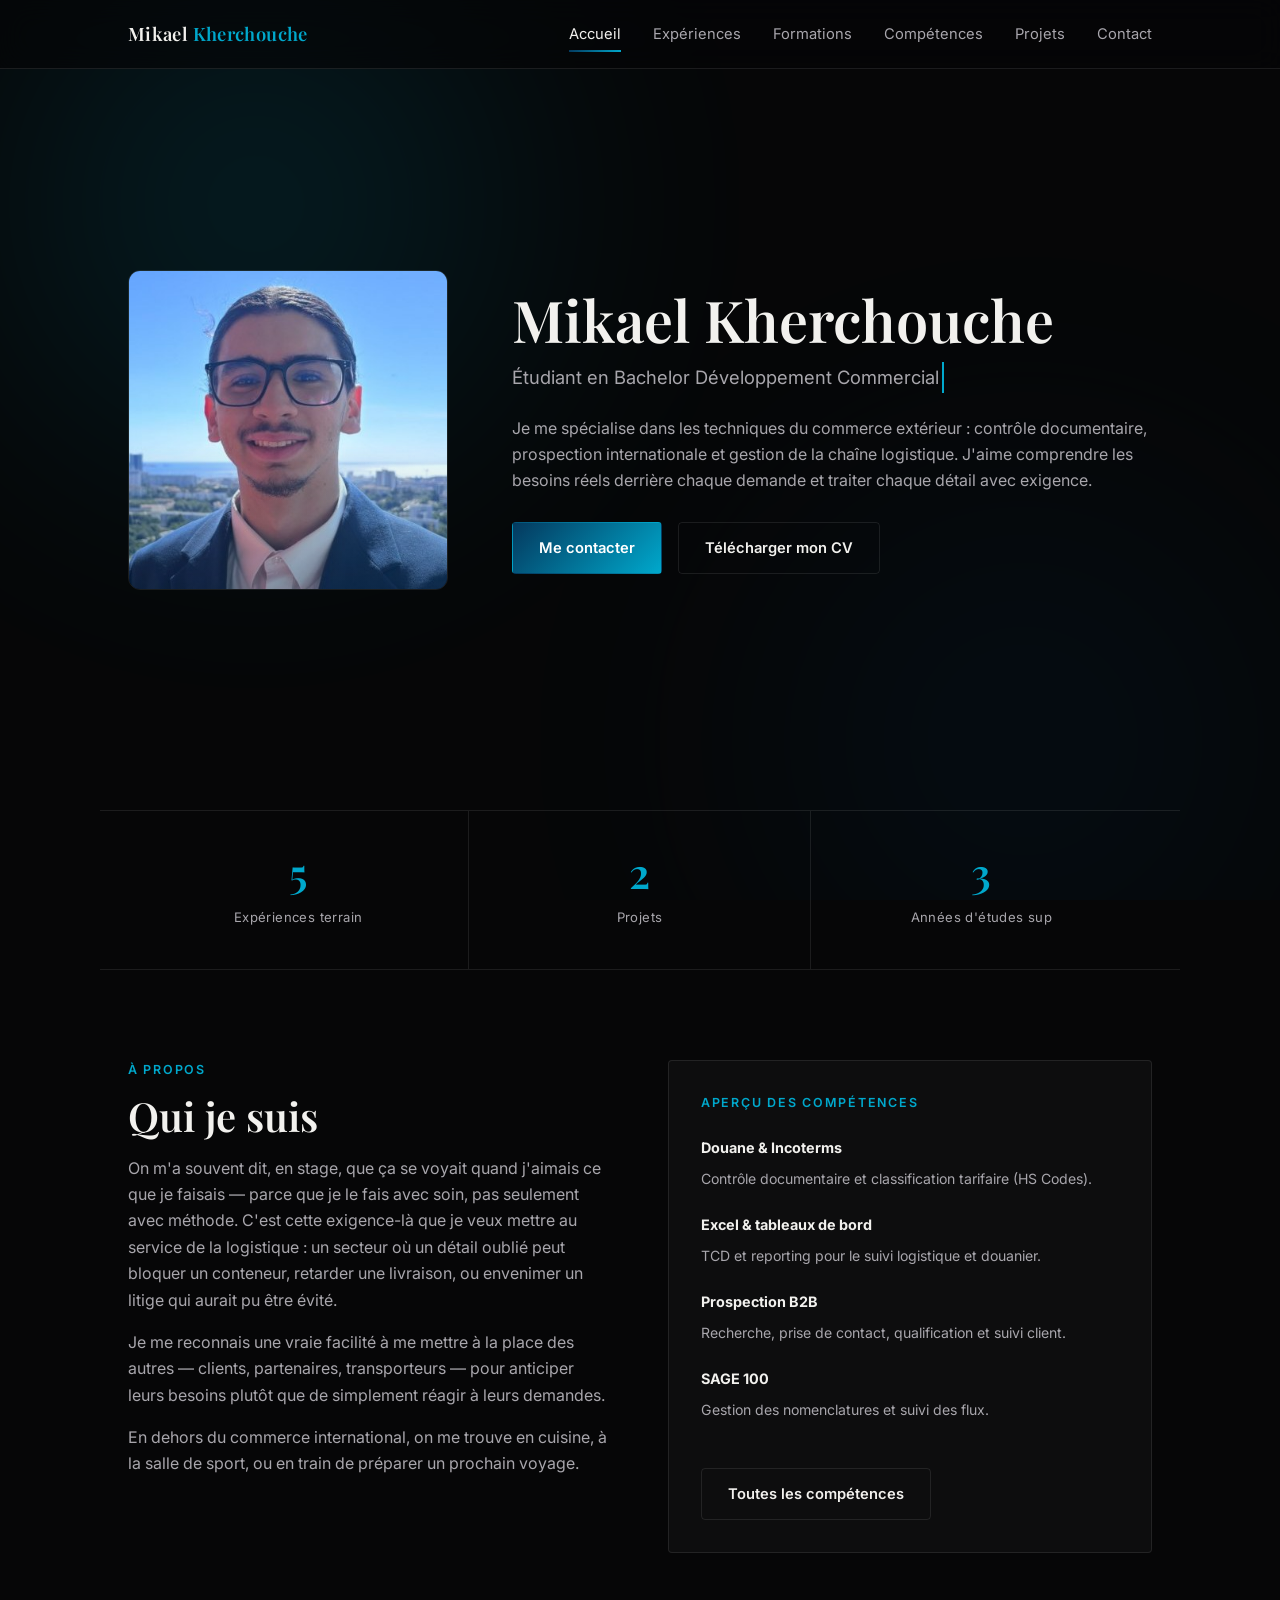
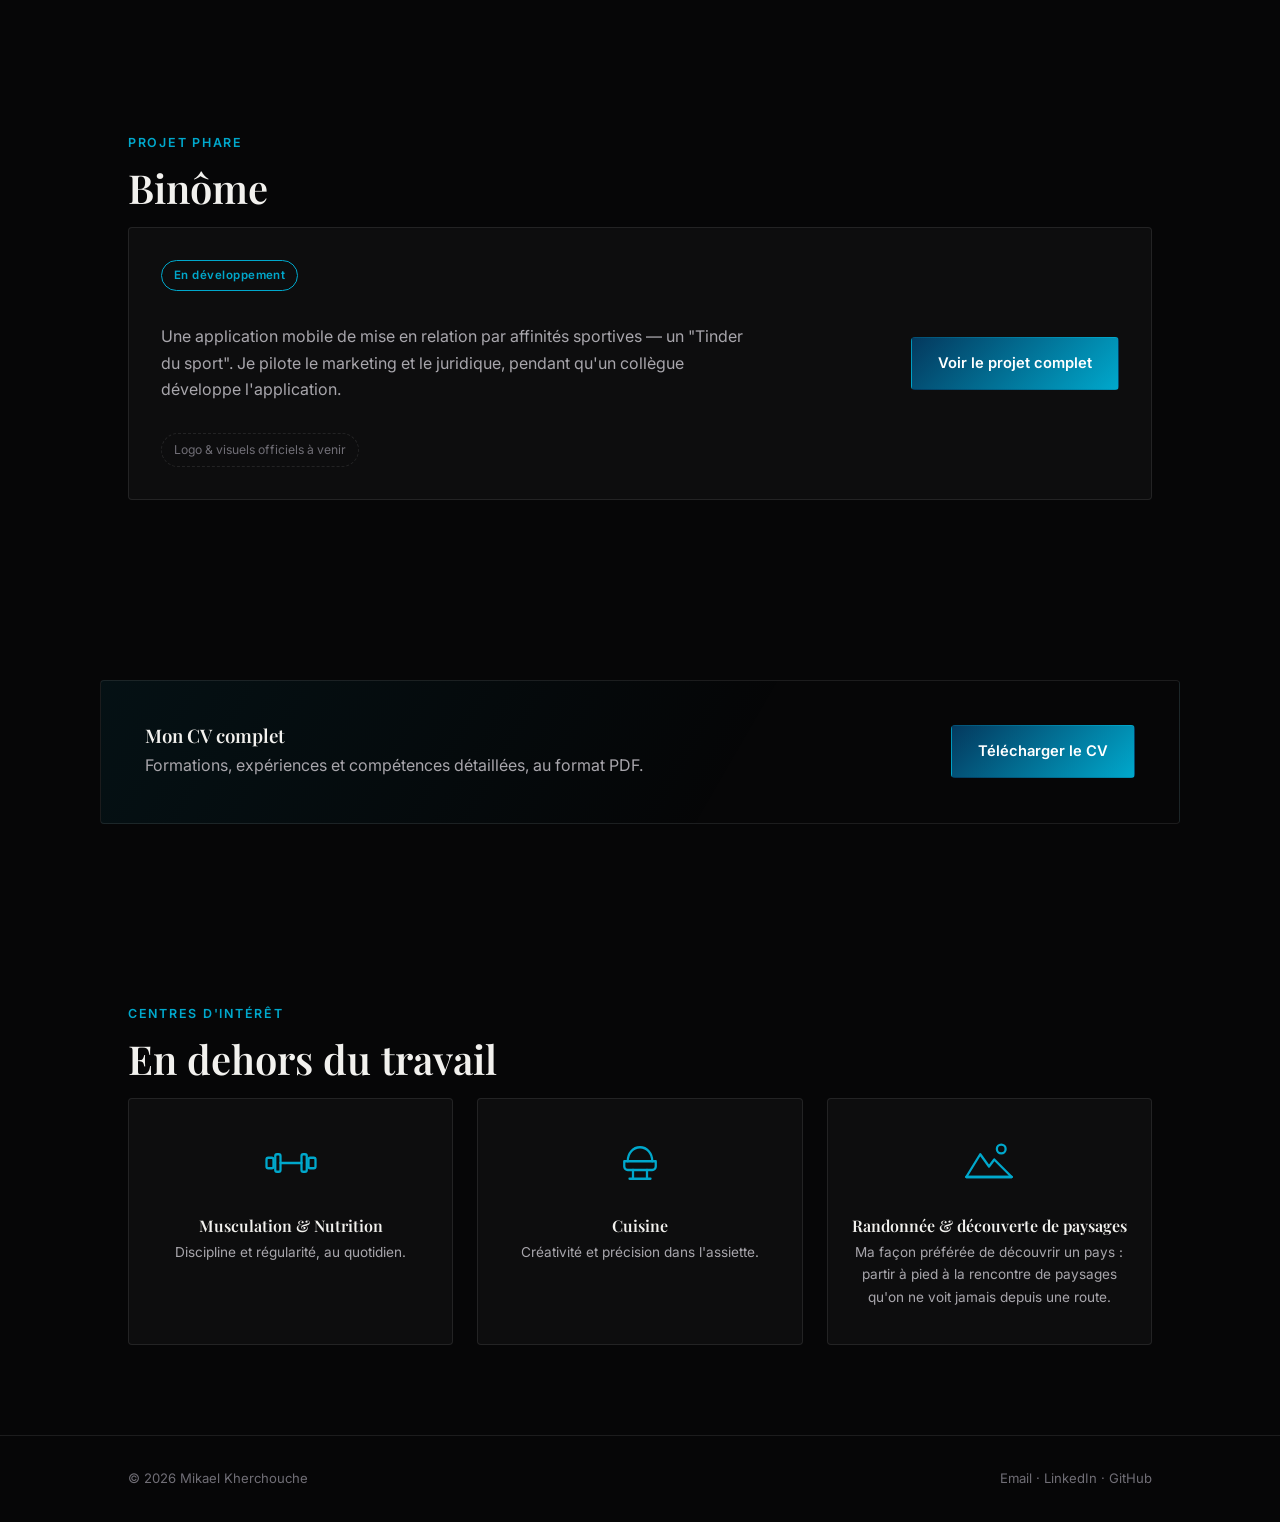
==== commit 5134bb65: "Mise à jour compétences et centres d'intérêt" ====
--- a/index.html
+++ b/index.html
@@ -4,12 +4,12 @@
 <meta charset="UTF-8">
 <meta name="viewport" content="width=device-width, initial-scale=1.0">
 <title>Mikael Kherchouche — Commerce International & Logistique</title>
-<meta name="description" content="Portfolio de Mikael Kherchouche, étudiant en BTS Commerce International, spécialisé en logistique, transit et développement commercial international.">
+<meta name="description" content="Portfolio de Mikael Kherchouche, étudiant en Bachelor Chargé de Développement Commercial (BTS Commerce International), spécialisé en logistique, transit et développement commercial international.">
 <link rel="canonical" href="https://mikakhers.github.io/index.html">
 
 <meta property="og:type" content="website">
 <meta property="og:title" content="Mikael Kherchouche — Commerce International & Logistique">
-<meta property="og:description" content="Portfolio de Mikael Kherchouche, étudiant en BTS Commerce International, spécialisé en logistique, transit et développement commercial international.">
+<meta property="og:description" content="Portfolio de Mikael Kherchouche, étudiant en Bachelor Chargé de Développement Commercial (BTS Commerce International), spécialisé en logistique, transit et développement commercial international.">
 <meta property="og:url" content="https://mikakhers.github.io/index.html">
 <meta property="og:image" content="https://mikakhers.github.io/assets/photo.jpg">
 <meta name="twitter:card" content="summary">
@@ -33,7 +33,6 @@
       <a href="experiences.html">Expériences</a>
       <a href="formations.html">Formations</a>
       <a href="competences.html">Compétences</a>
-      <a href="langues.html">Langues</a>
       <a href="projets.html">Projets</a>
       <a href="contact.html">Contact</a>
     </nav>
@@ -47,10 +46,9 @@
         <img src="assets/photo.jpg" alt="Photo de portrait de Mikael Kherchouche">
       </div>
       <div class="reveal">
-        <div class="eyebrow">Portfolio</div>
         <h1>Mikael Kherchouche</h1>
         <p class="role">
-          <span id="typedText" data-phrases='["Étudiant en BTS Commerce International", "Futur alternant en développement commercial", "Passionné de logistique internationale"]'></span><span class="typed-cursor">&nbsp;</span>
+          <span id="typedText" data-phrases='["Étudiant en Bachelor Développement Commercial", "Titulaire d’un BTS Commerce International", "En recherche d’une alternance"]'></span><span class="typed-cursor">&nbsp;</span>
         </p>
         <p>
           Je me spécialise dans les techniques du commerce extérieur : contrôle documentaire, prospection internationale et gestion de la chaîne logistique. J'aime comprendre les besoins réels derrière chaque demande et traiter chaque détail avec exigence.
@@ -64,11 +62,10 @@
   </section>
 
   <section class="reveal" style="padding-top:0;padding-bottom:0;">
-    <div class="wrap stats">
-      <div class="stat-item"><span class="stat-num" data-target="3">0</span><span class="stat-label">Langues parlées</span></div>
+    <div class="wrap stats" style="grid-template-columns:repeat(3,1fr);">
       <div class="stat-item"><span class="stat-num" data-target="5">0</span><span class="stat-label">Expériences terrain</span></div>
       <div class="stat-item"><span class="stat-num" data-target="2">0</span><span class="stat-label">Projets</span></div>
-      <div class="stat-item"><span class="stat-num" data-target="2">0</span><span class="stat-label">Ans de BTS CI</span></div>
+      <div class="stat-item"><span class="stat-num" data-target="3">0</span><span class="stat-label">Années d'études sup</span></div>
     </div>
   </section>
 
@@ -90,25 +87,22 @@
       <div class="reveal card">
         <div class="section-label" style="margin-bottom:22px;">Aperçu des compétences</div>
         <div class="skill-bar-row">
-          <div class="skill-bar-top"><span>Douane &amp; Incoterms</span><span class="pct">75%</span></div>
-          <div class="skill-bar-track"><div class="skill-bar-fill" data-pct="75"></div></div>
+          <div class="skill-bar-top"><span><strong>Douane &amp; Incoterms</strong></span></div>
+          <p style="font-size:0.88rem;margin:2px 0 0;">Contrôle documentaire et classification tarifaire (HS Codes).</p>
         </div>
         <div class="skill-bar-row">
-          <div class="skill-bar-top"><span>Excel &amp; tableaux de bord</span><span class="pct">80%</span></div>
-          <div class="skill-bar-track"><div class="skill-bar-fill" data-pct="80"></div></div>
+          <div class="skill-bar-top"><span><strong>Excel &amp; tableaux de bord</strong></span></div>
+          <p style="font-size:0.88rem;margin:2px 0 0;">TCD et reporting pour le suivi logistique et douanier.</p>
         </div>
         <div class="skill-bar-row">
-          <div class="skill-bar-top"><span>Prospection B2B</span><span class="pct">80%</span></div>
-          <div class="skill-bar-track"><div class="skill-bar-fill" data-pct="80"></div></div>
+          <div class="skill-bar-top"><span><strong>Prospection B2B</strong></span></div>
+          <p style="font-size:0.88rem;margin:2px 0 0;">Recherche, prise de contact, qualification et suivi client.</p>
         </div>
         <div class="skill-bar-row">
-          <div class="skill-bar-top"><span>SAGE 100</span><span class="pct">65%</span></div>
-          <div class="skill-bar-track"><div class="skill-bar-fill" data-pct="65"></div></div>
+          <div class="skill-bar-top"><span><strong>SAGE 100</strong></span></div>
+          <p style="font-size:0.88rem;margin:2px 0 0;">Gestion des nomenclatures et suivi des flux.</p>
         </div>
-        <div style="display:flex;gap:12px;flex-wrap:wrap;margin-top:24px;">
-          <a href="competences.html" class="btn btn-outline">Toutes les compétences</a>
-          <a href="langues.html" class="btn btn-outline">Langues parlées</a>
-        </div>
+        <a href="competences.html" class="btn btn-outline" style="margin-top:24px;">Toutes les compétences</a>
       </div>
     </div>
   </section>
@@ -121,13 +115,11 @@
       </div>
       <div class="reveal card" style="display:flex;justify-content:space-between;align-items:center;flex-wrap:wrap;gap:24px;">
         <div style="max-width:60ch;">
-          <span class="status-pill">En cours</span>
+          <span class="status-pill">En développement</span>
           <p style="margin-top:14px;">
             Une application mobile de mise en relation par affinités sportives — un "Tinder du sport". Je pilote le marketing et le juridique, pendant qu'un collègue développe l'application.
           </p>
-          <p style="margin-top:10px;font-size:0.92rem;">
-            J'ai aussi contribué de façon informelle, chez Daras International, à la conception visuelle de <strong>Debate</strong> (palette de couleurs, dashboard, visuels pub) — détails sur la page Projets.
-          </p>
+          <span class="pending-note">Logo &amp; visuels officiels à venir</span>
         </div>
         <a href="projets.html" class="btn btn-primary">Voir le projet complet</a>
       </div>
@@ -162,9 +154,9 @@
           <p>Créativité et précision dans l'assiette.</p>
         </div>
         <div class="reveal card interest-card">
-          <svg viewBox="0 0 64 64" fill="none" stroke="#00A8CC" stroke-width="2.6" stroke-linecap="round" stroke-linejoin="round"><circle cx="32" cy="32" r="20"/><ellipse cx="32" cy="32" rx="8" ry="20"/><line x1="12" y1="32" x2="52" y2="32"/><path d="M16 20c8 4 24 4 32 0"/><path d="M16 44c8-4 24-4 32 0"/></svg>
-          <h3>Voyages &amp; découverte culturelle</h3>
-          <p>Curiosité pour d'autres façons de vivre et de faire des affaires.</p>
+          <svg viewBox="0 0 64 64" fill="none" stroke="#00A8CC" stroke-width="2.6" stroke-linecap="round" stroke-linejoin="round"><path d="M6 48L22 22l10 14 6-8 20 20z"/><circle cx="46" cy="16" r="5"/><path d="M6 48h52"/></svg>
+          <h3>Randonnée &amp; découverte de paysages</h3>
+          <p>Ma façon préférée de découvrir un pays : partir à pied à la rencontre de paysages qu'on ne voit jamais depuis une route.</p>
         </div>
       </div>
     </div>
--- a/assets/style.css
+++ b/assets/style.css
@@ -441,14 +441,22 @@
   display: grid;
   grid-template-columns: 160px 1fr;
   gap: 32px;
-  padding: 36px 0;
+  padding: 36px 24px;
+  margin: 0 -24px;
   border-bottom: 1px solid var(--card-border);
+  border-radius: var(--radius);
+  transition: transform 0.25s ease, box-shadow 0.25s ease, background 0.25s ease;
+}
+.exp-row:hover {
+  transform: scale(1.015);
+  background: rgba(255,255,255,0.02);
+  box-shadow: 0 16px 44px -26px rgba(0,168,204,0.4);
 }
 .exp-date {
-  font-size: 0.85rem;
+  font-size: 1.05rem;
+  font-weight: 700;
   color: var(--ruby);
-  font-weight: 600;
-  letter-spacing: 0.02em;
+  letter-spacing: 0.01em;
   padding-top: 4px;
 }
 .exp-role { font-size: 1.2rem; margin-bottom: 4px; }
@@ -605,3 +613,106 @@
   color: var(--text-faint);
 }
 .footer-inner a:hover { color: var(--ruby); }
+
+/* ==========================================================================
+   SKILL DETAIL CARDS (compétences, avec description concrète)
+   ========================================================================== */
+.skill-detail-grid {
+  display: grid;
+  grid-template-columns: repeat(auto-fit, minmax(300px, 1fr));
+  gap: 24px;
+}
+.skill-detail-card h3 {
+  font-size: 1.15rem;
+  margin-bottom: 10px;
+  display: flex;
+  align-items: center;
+  justify-content: space-between;
+  gap: 12px;
+  flex-wrap: wrap;
+}
+.skill-level-tag {
+  font-family: 'Inter', sans-serif;
+  font-size: 0.72rem;
+  font-weight: 600;
+  padding: 4px 12px;
+  border: 1px solid var(--ruby);
+  border-radius: 20px;
+  color: var(--ruby);
+  white-space: nowrap;
+}
+.skill-detail-card p { font-size: 0.94rem; margin: 0; }
+
+/* ==========================================================================
+   FORMATION CARDS (un bloc distinct par formation)
+   ========================================================================== */
+.formation-card { margin-bottom: 24px; }
+.formation-card:last-child { margin-bottom: 0; }
+.formation-card .tl-date { display: inline-block; margin-bottom: 8px; }
+.formation-card h3 { font-size: 1.25rem; margin-bottom: 10px; }
+.formation-card p { max-width: 65ch; margin: 0; }
+.formation-card .formation-meta {
+  display: flex;
+  gap: 20px;
+  margin-top: 16px;
+  flex-wrap: wrap;
+}
+.formation-meta span {
+  font-size: 0.78rem;
+  color: var(--text-faint);
+  border-left: 2px solid var(--ruby);
+  padding-left: 10px;
+}
+
+/* ==========================================================================
+   PROJECT SELECTOR (autres projets interactifs)
+   ========================================================================== */
+.project-tabs {
+  display: flex;
+  gap: 12px;
+  flex-wrap: wrap;
+  margin-bottom: 36px;
+}
+.project-tab {
+  padding: 11px 20px;
+  border: 1px solid var(--card-border);
+  border-radius: 24px;
+  font-size: 0.85rem;
+  font-family: 'Inter', sans-serif;
+  background: transparent;
+  color: var(--text-dim);
+  cursor: pointer;
+  transition: border-color 0.2s ease, color 0.2s ease, background 0.2s ease, transform 0.2s ease;
+}
+.project-tab:hover { border-color: var(--ruby); color: var(--text); transform: translateY(-2px); }
+.project-tab.active {
+  border-color: transparent;
+  color: #fff;
+  background: var(--ruby-grad);
+}
+.case-study-panel { display: none; }
+.case-study-panel.active { display: block; }
+.pending-note {
+  display: inline-flex;
+  align-items: center;
+  gap: 6px;
+  font-size: 0.76rem;
+  color: var(--text-faint);
+  border: 1px dashed var(--card-border);
+  padding: 6px 12px;
+  border-radius: 20px;
+  margin-top: 14px;
+}
+
+/* ==========================================================================
+   CONTACT PHOTO
+   ========================================================================== */
+.contact-photo-wrap {
+  width: 140px;
+  height: 140px;
+  border-radius: 50%;
+  overflow: hidden;
+  border: 2px solid var(--card-border);
+  margin-bottom: 24px;
+}
+.contact-photo-wrap img { width: 100%; height: 100%; object-fit: cover; }
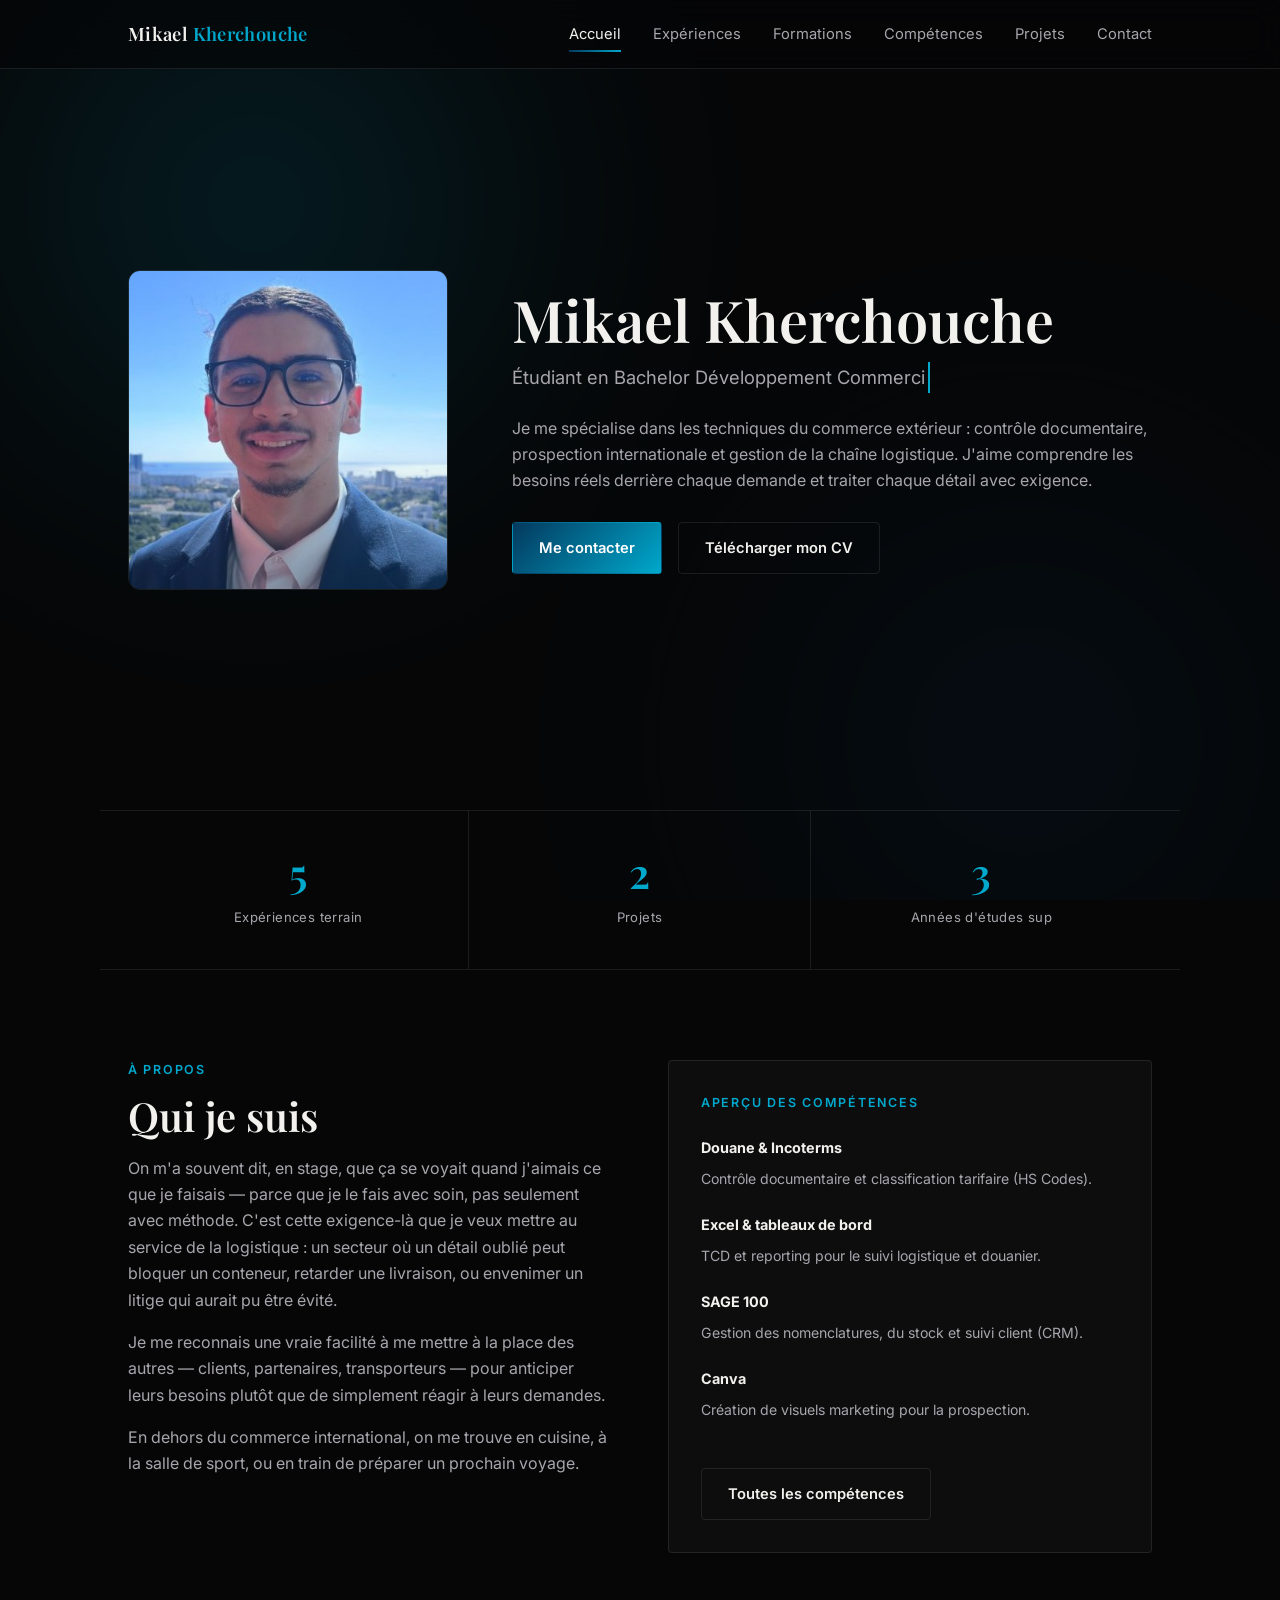
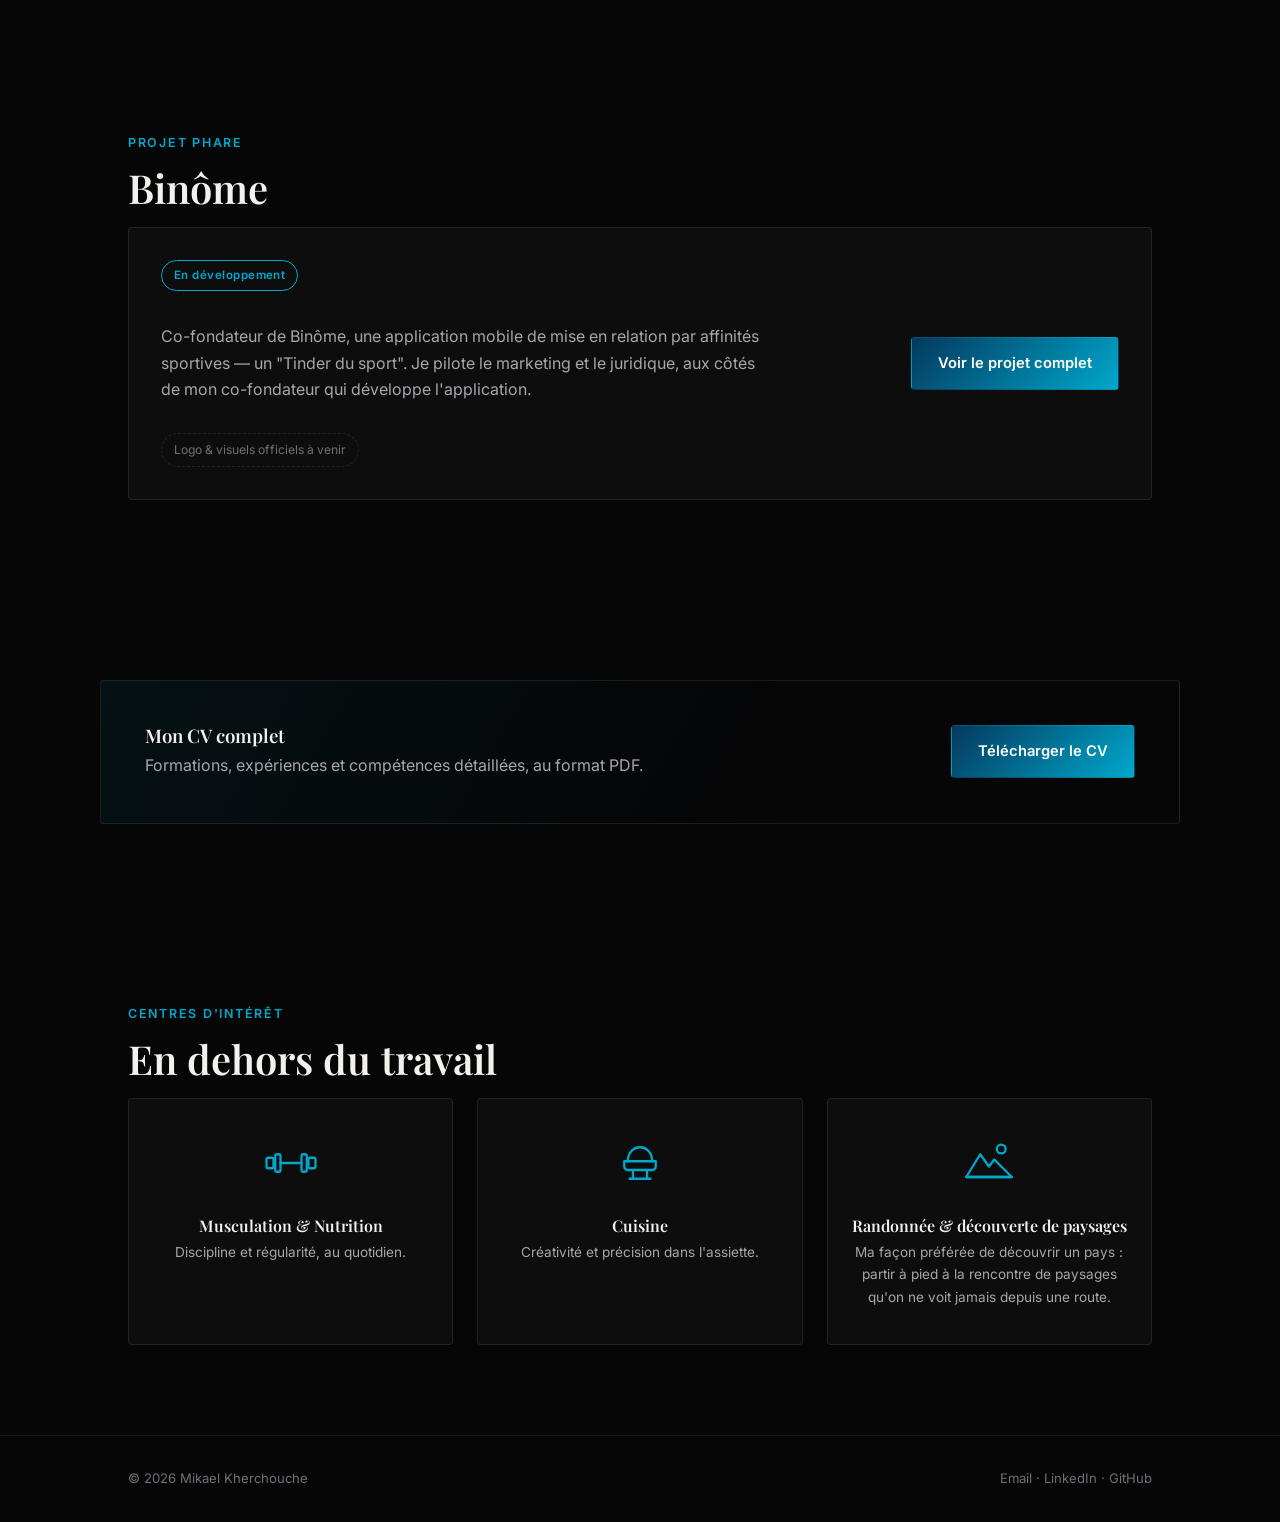
==== commit 1e8e01f0: "Mise a jours des informations et de la repartition" ====
--- a/index.html
+++ b/index.html
@@ -95,12 +95,12 @@
           <p style="font-size:0.88rem;margin:2px 0 0;">TCD et reporting pour le suivi logistique et douanier.</p>
         </div>
         <div class="skill-bar-row">
-          <div class="skill-bar-top"><span><strong>Prospection B2B</strong></span></div>
-          <p style="font-size:0.88rem;margin:2px 0 0;">Recherche, prise de contact, qualification et suivi client.</p>
+          <div class="skill-bar-top"><span><strong>SAGE 100</strong></span></div>
+          <p style="font-size:0.88rem;margin:2px 0 0;">Gestion des nomenclatures, du stock et suivi client (CRM).</p>
         </div>
         <div class="skill-bar-row">
-          <div class="skill-bar-top"><span><strong>SAGE 100</strong></span></div>
-          <p style="font-size:0.88rem;margin:2px 0 0;">Gestion des nomenclatures et suivi des flux.</p>
+          <div class="skill-bar-top"><span><strong>Canva</strong></span></div>
+          <p style="font-size:0.88rem;margin:2px 0 0;">Création de visuels marketing pour la prospection.</p>
         </div>
         <a href="competences.html" class="btn btn-outline" style="margin-top:24px;">Toutes les compétences</a>
       </div>
@@ -117,7 +117,7 @@
         <div style="max-width:60ch;">
           <span class="status-pill">En développement</span>
           <p style="margin-top:14px;">
-            Une application mobile de mise en relation par affinités sportives — un "Tinder du sport". Je pilote le marketing et le juridique, pendant qu'un collègue développe l'application.
+            Co-fondateur de Binôme, une application mobile de mise en relation par affinités sportives — un "Tinder du sport". Je pilote le marketing et le juridique, aux côtés de mon co-fondateur qui développe l'application.
           </p>
           <span class="pending-note">Logo &amp; visuels officiels à venir</span>
         </div>
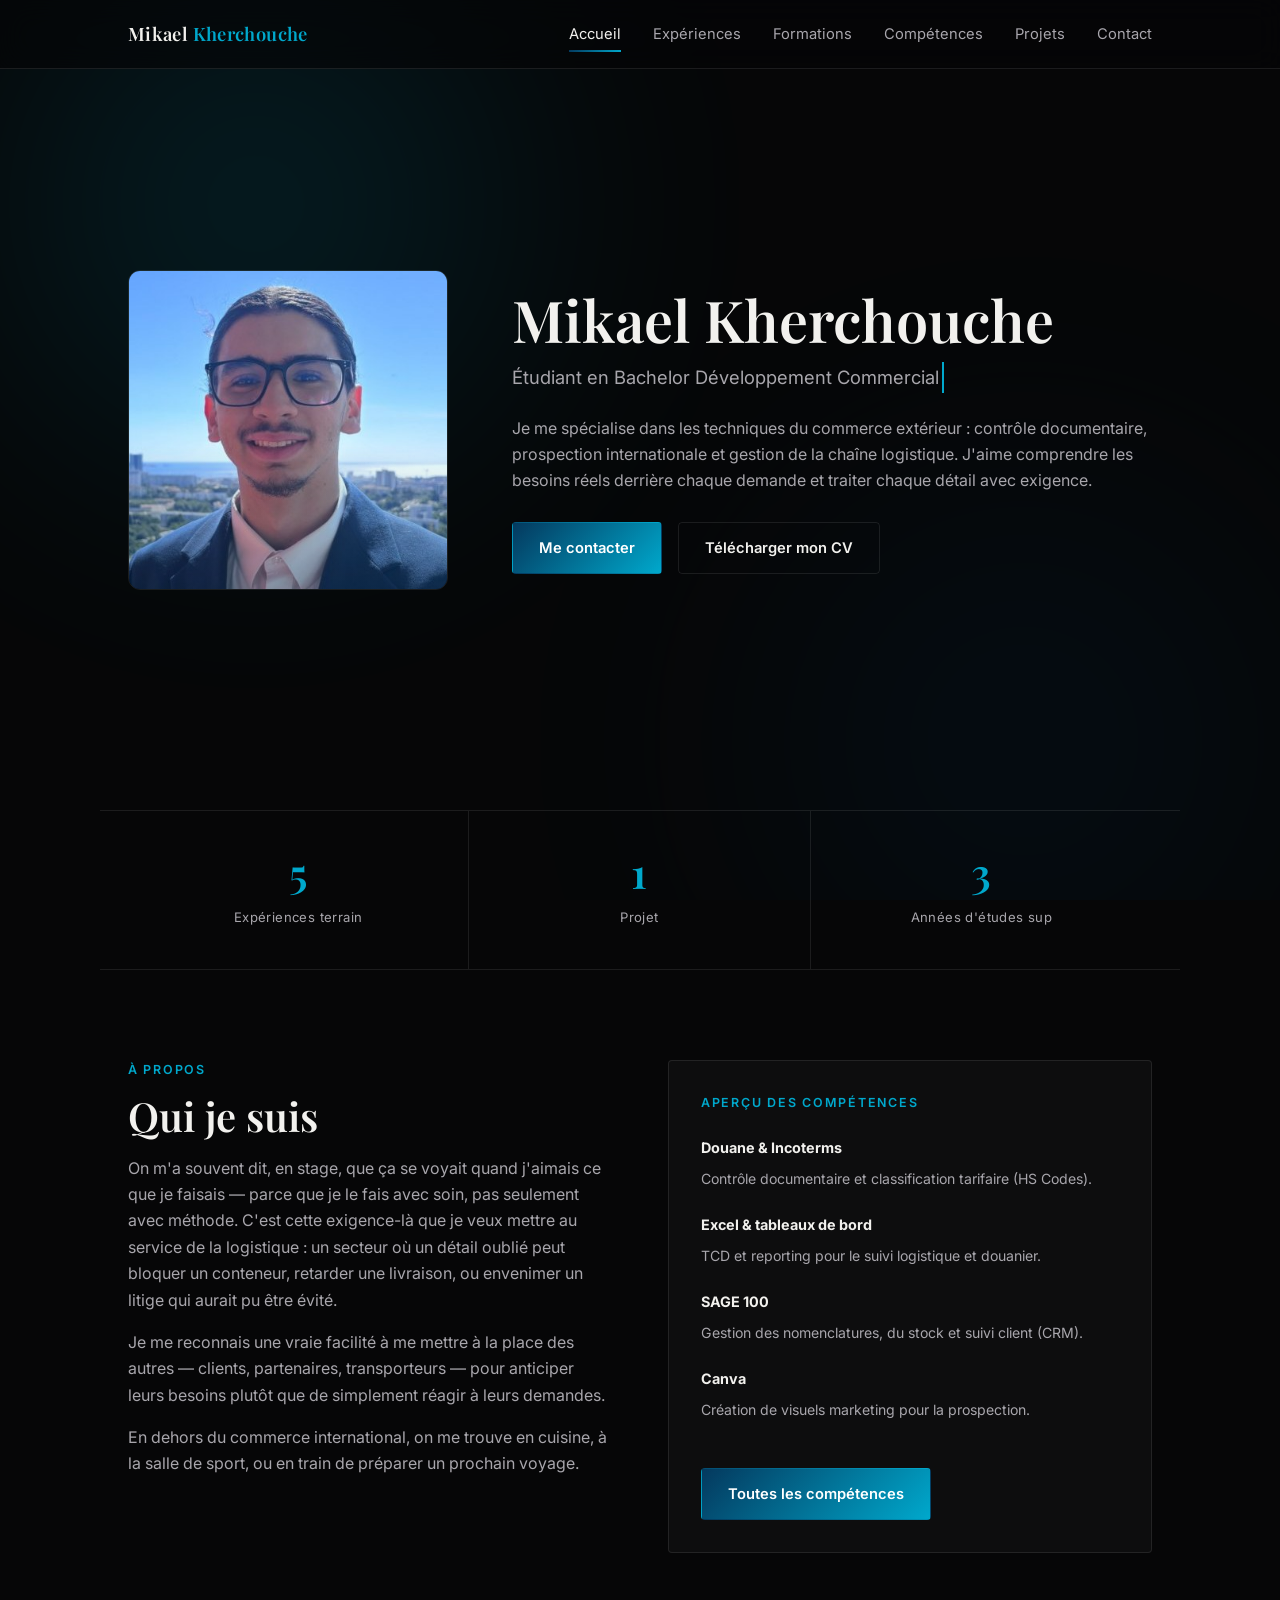
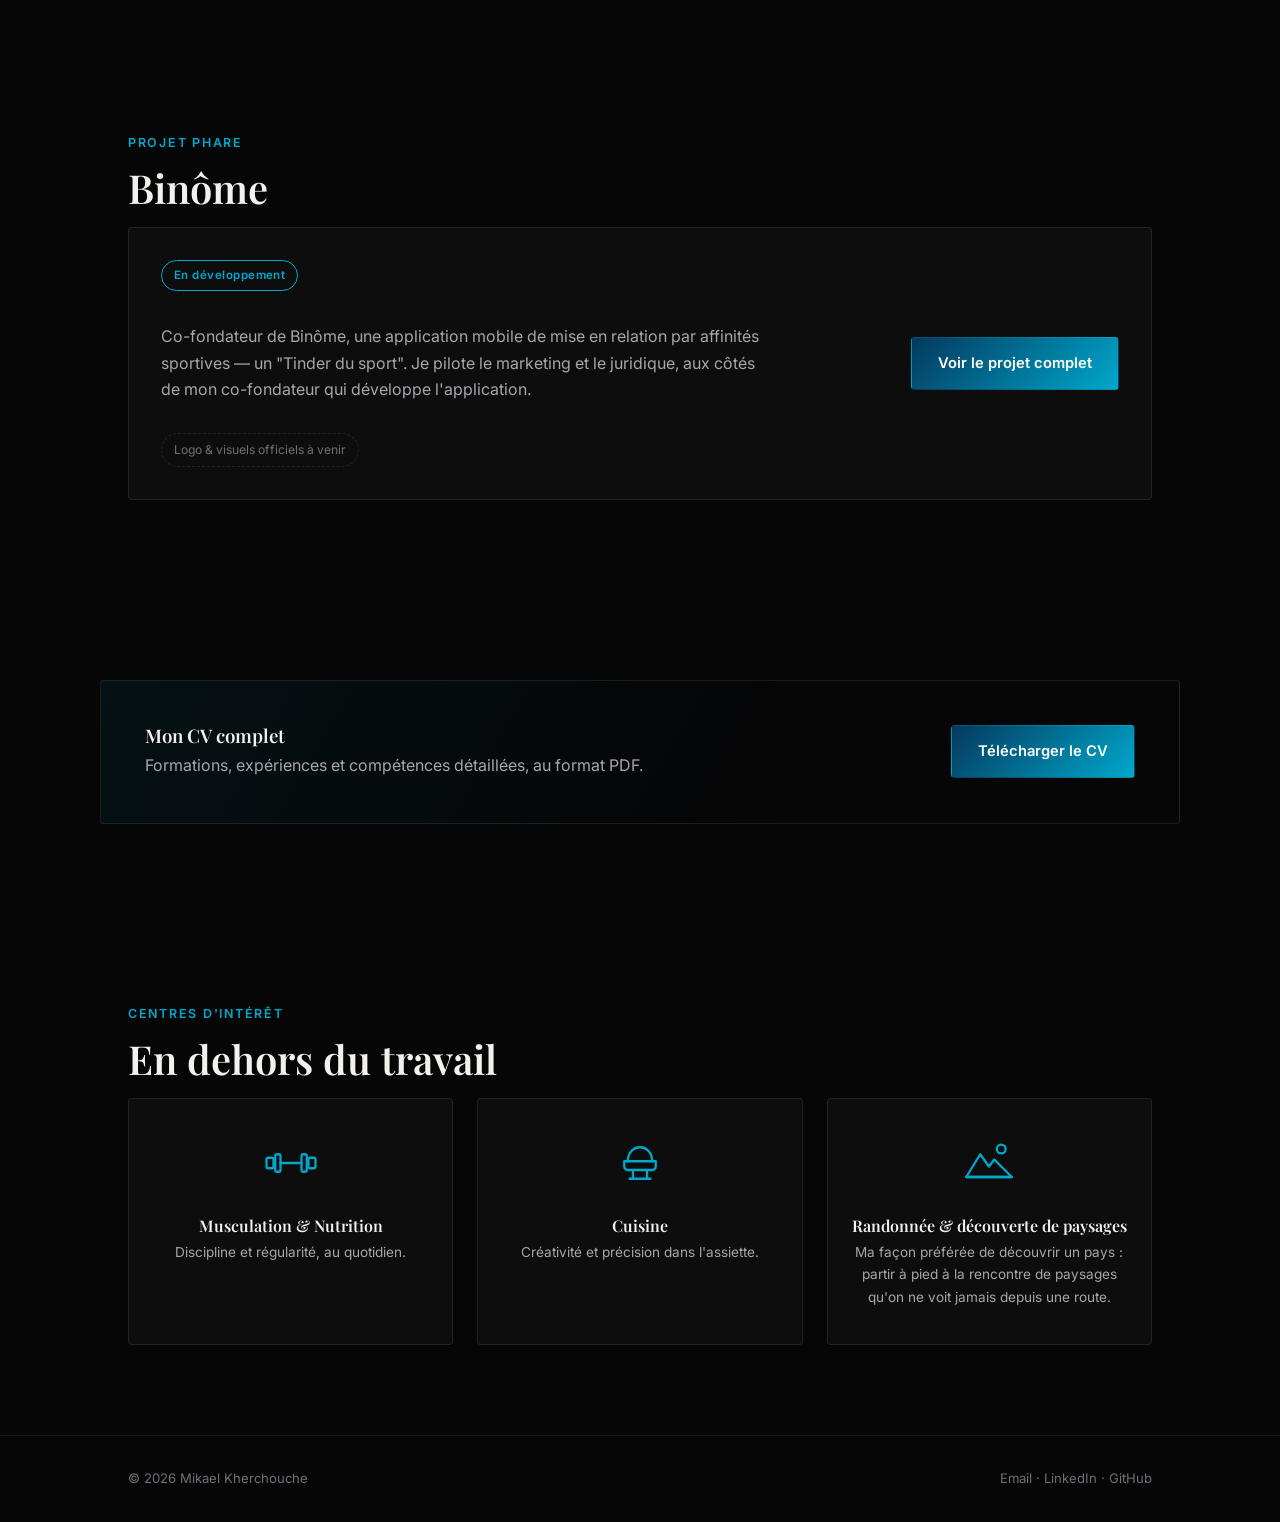
==== commit 1d00ff4a: "ajout de logo + modification de la palette de couleur" ====
--- a/index.html
+++ b/index.html
@@ -64,7 +64,7 @@
   <section class="reveal" style="padding-top:0;padding-bottom:0;">
     <div class="wrap stats" style="grid-template-columns:repeat(3,1fr);">
       <div class="stat-item"><span class="stat-num" data-target="5">0</span><span class="stat-label">Expériences terrain</span></div>
-      <div class="stat-item"><span class="stat-num" data-target="2">0</span><span class="stat-label">Projets</span></div>
+      <div class="stat-item"><span class="stat-num" data-target="1">0</span><span class="stat-label">Projet</span></div>
       <div class="stat-item"><span class="stat-num" data-target="3">0</span><span class="stat-label">Années d'études sup</span></div>
     </div>
   </section>
@@ -102,7 +102,7 @@
           <div class="skill-bar-top"><span><strong>Canva</strong></span></div>
           <p style="font-size:0.88rem;margin:2px 0 0;">Création de visuels marketing pour la prospection.</p>
         </div>
-        <a href="competences.html" class="btn btn-outline" style="margin-top:24px;">Toutes les compétences</a>
+        <a href="competences.html" class="btn btn-primary" style="margin-top:24px;">Toutes les compétences</a>
       </div>
     </div>
   </section>
--- a/assets/style.css
+++ b/assets/style.css
@@ -716,3 +716,26 @@
   margin-bottom: 24px;
 }
 .contact-photo-wrap img { width: 100%; height: 100%; object-fit: cover; }
+
+/* ==========================================================================
+   BINÔME — cadre en pistache (couleur de marque du projet, isolée du thème)
+   ========================================================================== */
+#case-binome .case-study {
+  border-color: rgba(147,197,114,0.5);
+  background: linear-gradient(160deg, rgba(147,197,114,0.10), transparent 45%);
+}
+#case-binome .case-study:hover {
+  border-color: #93C572;
+  box-shadow: 0 14px 44px -22px rgba(147,197,114,0.5);
+}
+#case-binome .status-pill {
+  color: #93C572;
+  border-color: #93C572;
+}
+#case-binome .feature-list svg path {
+  stroke: #93C572;
+}
+#case-binome .case-visual {
+  align-items: center;
+  justify-content: center;
+}
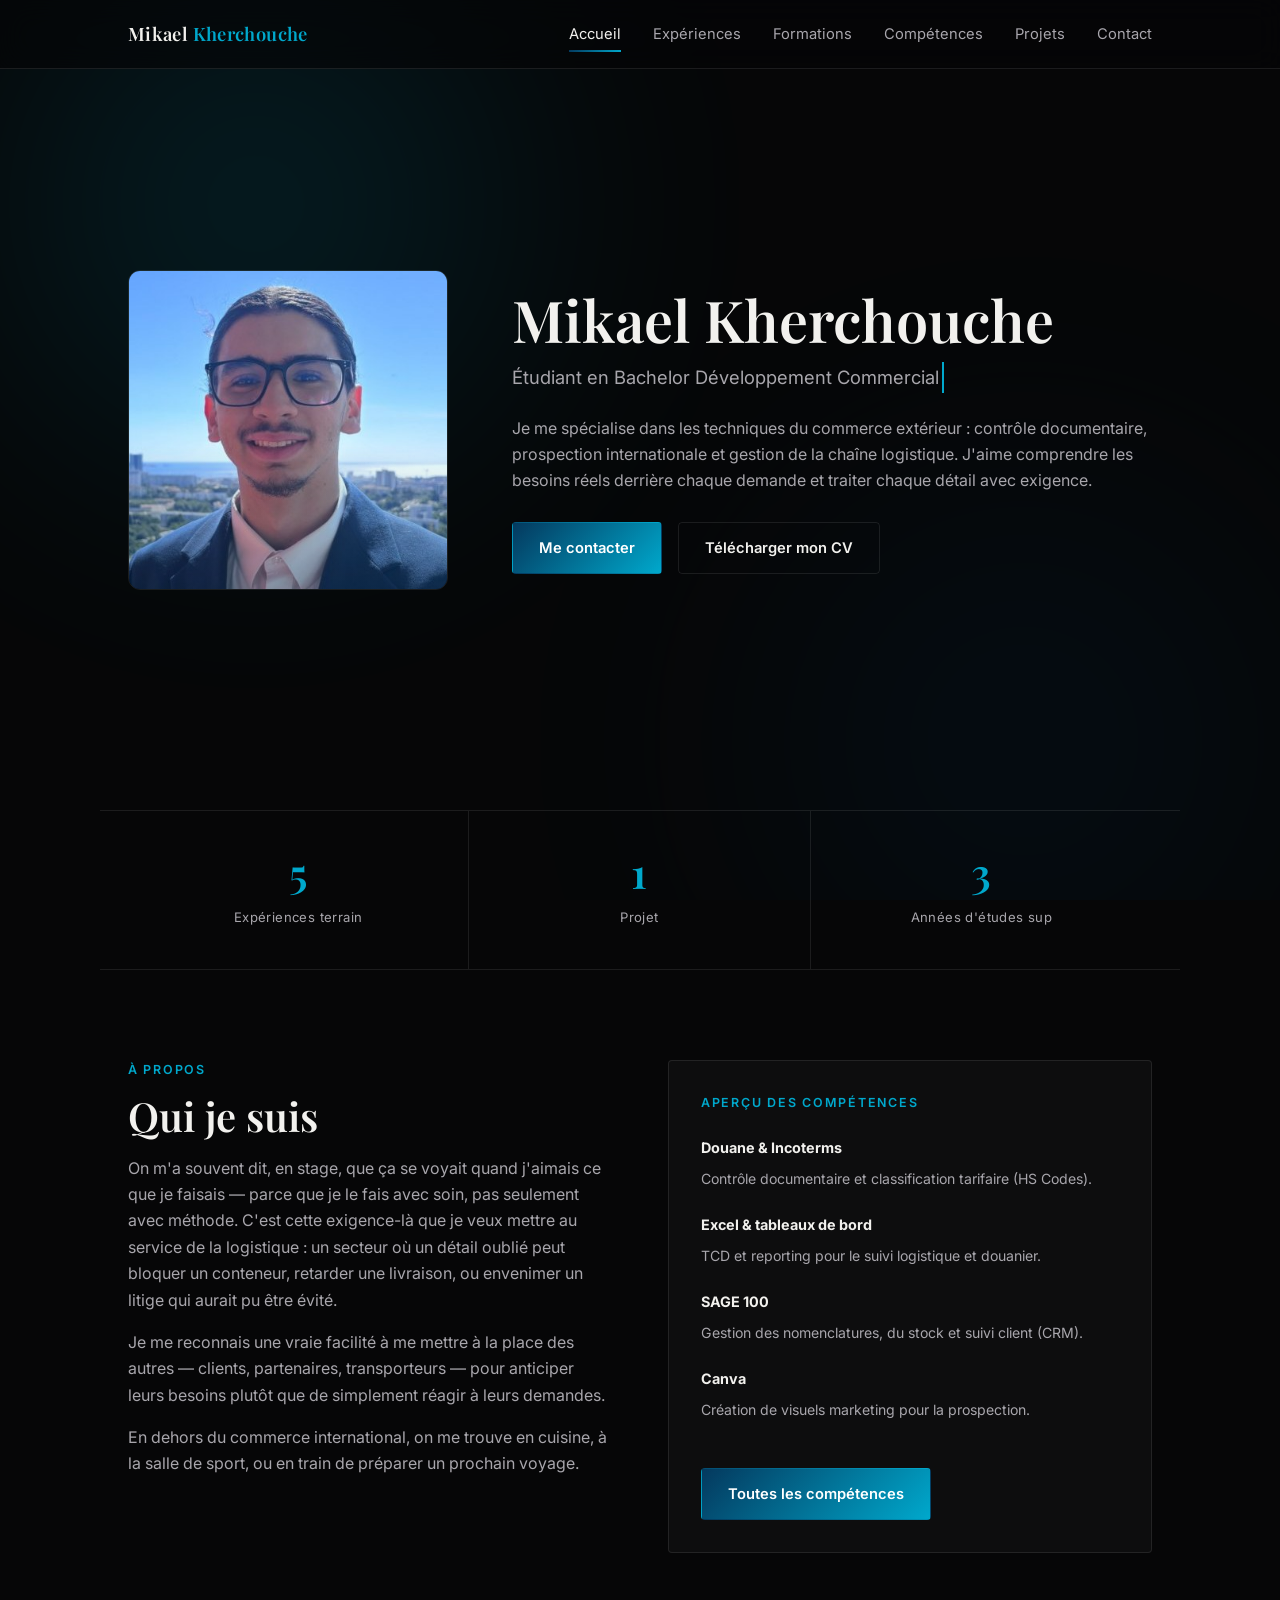
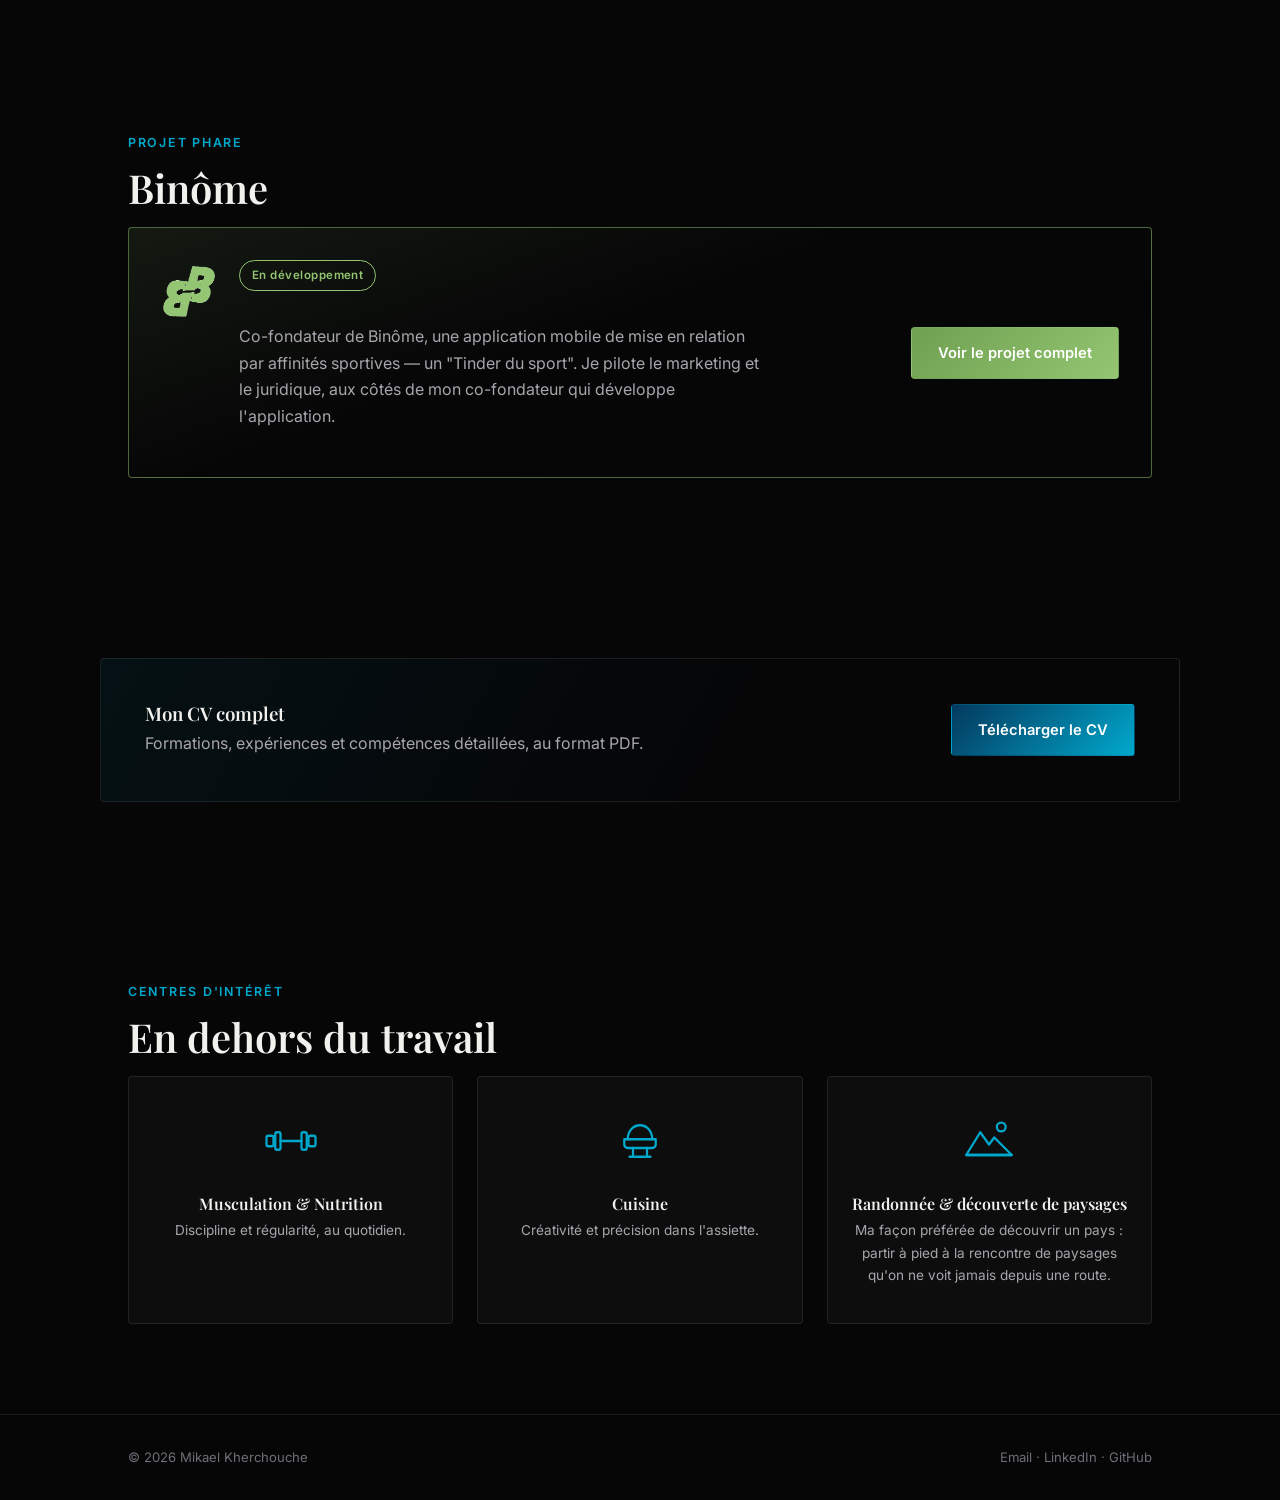
==== commit 20d81efe: "modification  des palettes de couleurs" ====
--- a/index.html
+++ b/index.html
@@ -113,15 +113,17 @@
         <div class="section-label">Projet phare</div>
         <h2 class="section-title">Binôme</h2>
       </div>
-      <div class="reveal card" style="display:flex;justify-content:space-between;align-items:center;flex-wrap:wrap;gap:24px;">
-        <div style="max-width:60ch;">
-          <span class="status-pill">En développement</span>
-          <p style="margin-top:14px;">
-            Co-fondateur de Binôme, une application mobile de mise en relation par affinités sportives — un "Tinder du sport". Je pilote le marketing et le juridique, aux côtés de mon co-fondateur qui développe l'application.
-          </p>
-          <span class="pending-note">Logo &amp; visuels officiels à venir</span>
+      <div id="home-binome" class="reveal card" style="display:flex;justify-content:space-between;align-items:center;flex-wrap:wrap;gap:24px;">
+        <div style="max-width:60ch;display:flex;gap:22px;align-items:flex-start;">
+          <img src="assets/binome-logo.png" alt="Logo Binôme" style="width:56px;height:auto;flex-shrink:0;margin-top:4px;">
+          <div>
+            <span class="status-pill" style="color:#93C572;border-color:#93C572;">En développement</span>
+            <p style="margin-top:14px;">
+              Co-fondateur de Binôme, une application mobile de mise en relation par affinités sportives — un "Tinder du sport". Je pilote le marketing et le juridique, aux côtés de mon co-fondateur qui développe l'application.
+            </p>
+          </div>
         </div>
-        <a href="projets.html" class="btn btn-primary">Voir le projet complet</a>
+        <a href="projets.html" class="btn btn-pistache">Voir le projet complet</a>
       </div>
     </div>
   </section>
--- a/assets/style.css
+++ b/assets/style.css
@@ -739,3 +739,19 @@
   align-items: center;
   justify-content: center;
 }
+#home-binome {
+  border-color: rgba(147,197,114,0.5);
+  background: linear-gradient(160deg, rgba(147,197,114,0.10), transparent 45%);
+}
+#home-binome:hover {
+  border-color: #93C572;
+  box-shadow: 0 14px 44px -22px rgba(147,197,114,0.5);
+}
+.btn-pistache {
+  background: linear-gradient(135deg, #6FA050 0%, #93C572 100%);
+  color: #fff;
+}
+.btn-pistache:hover {
+  transform: translateY(-2px);
+  box-shadow: 0 10px 30px -8px rgba(147,197,114,0.55);
+}
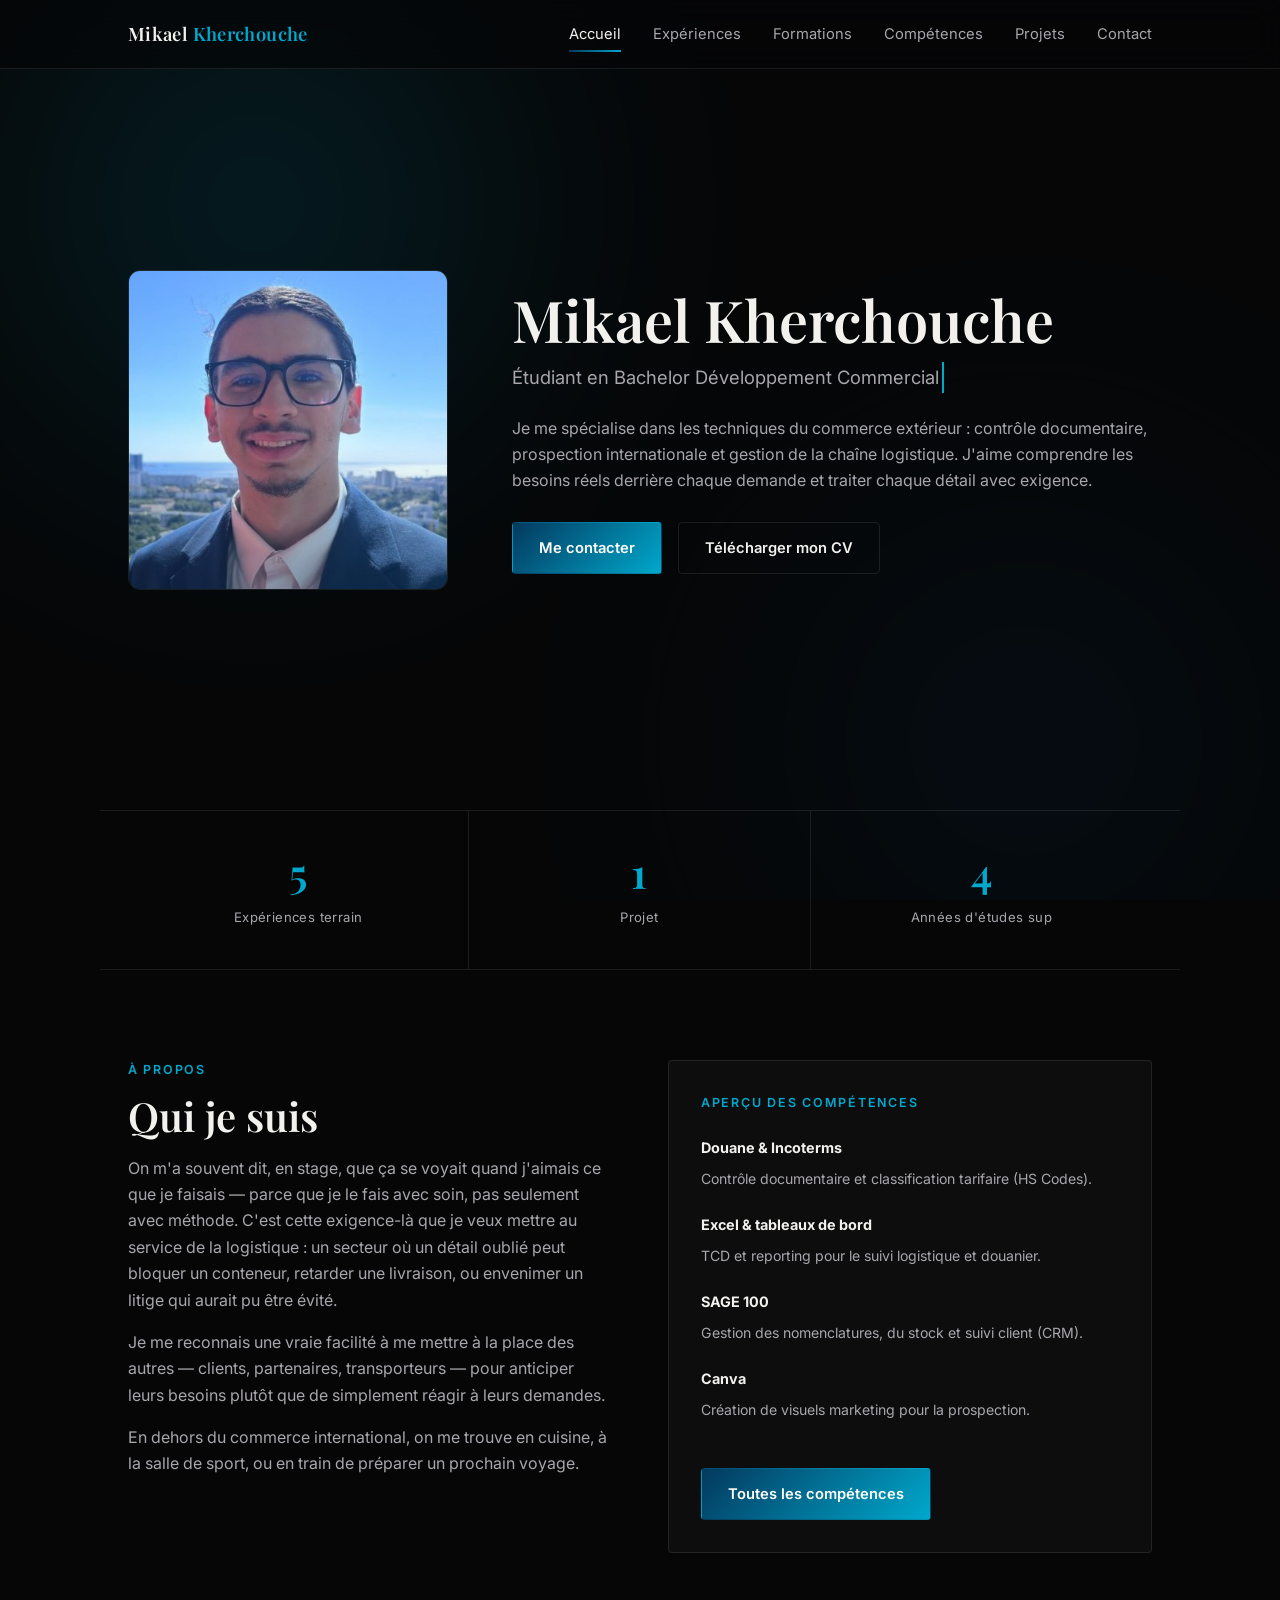
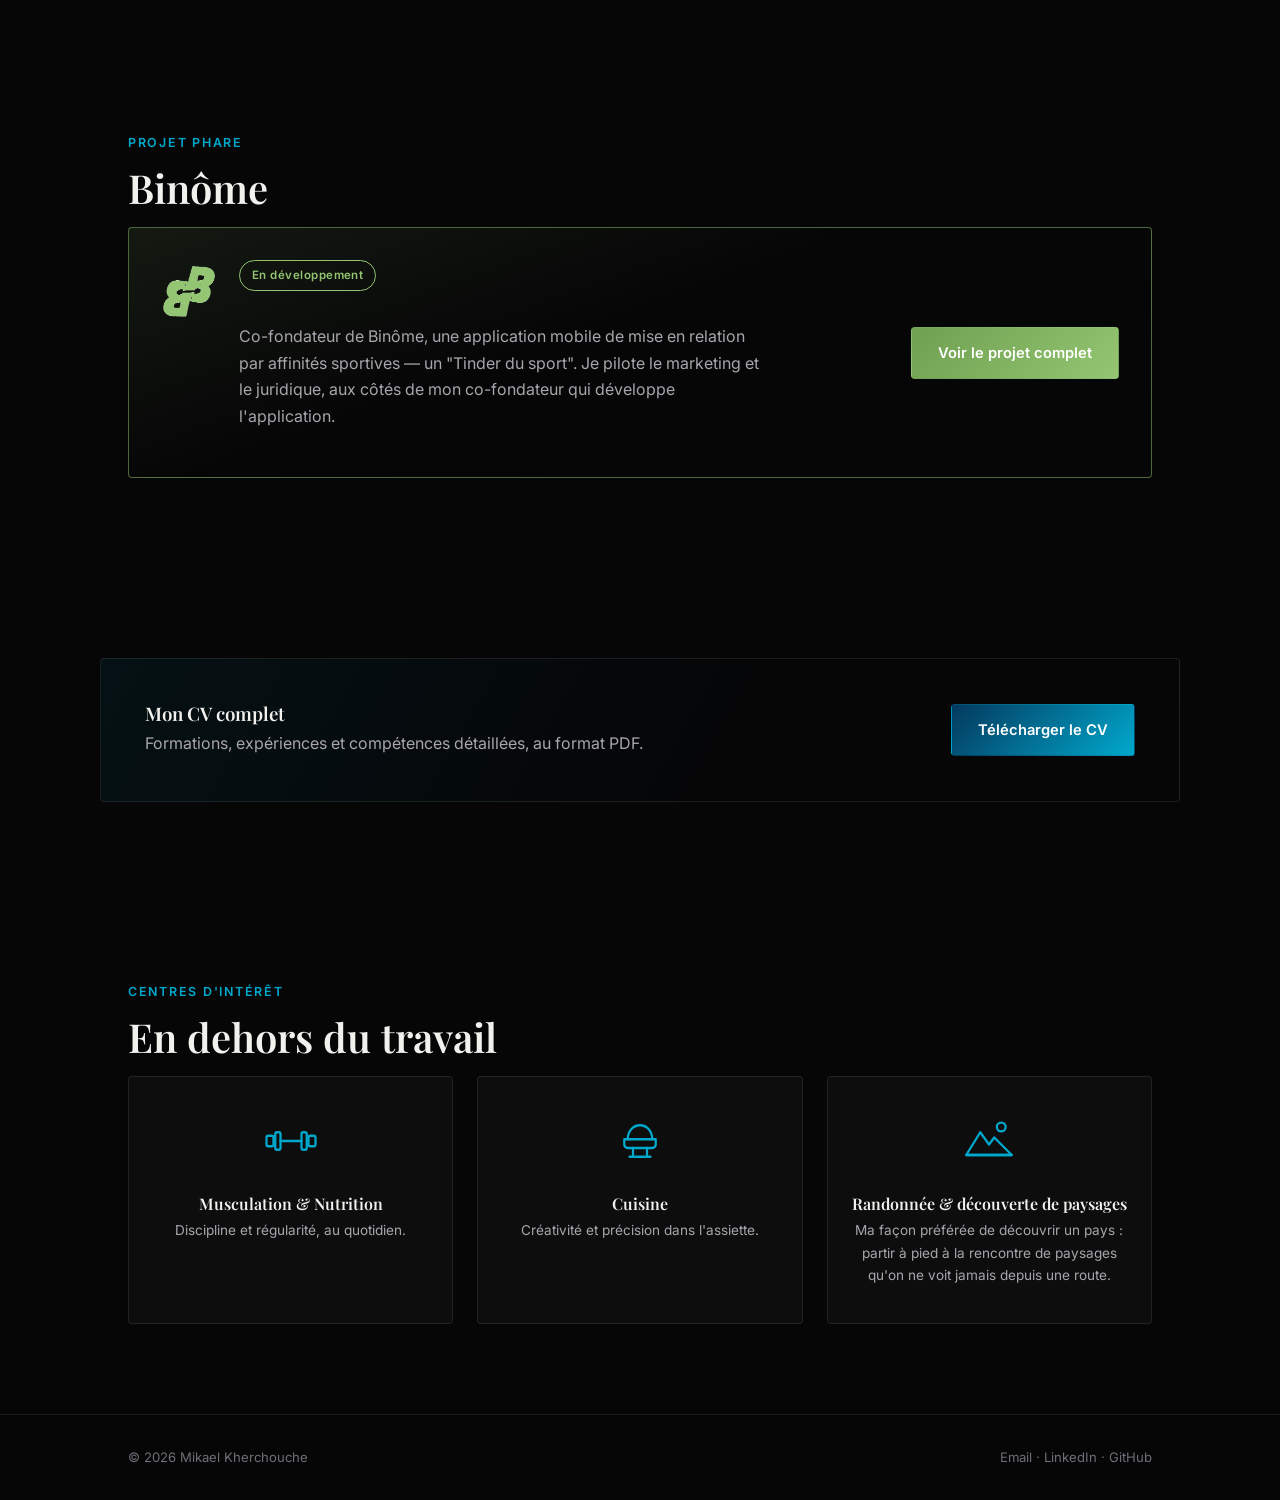
==== commit 90ff93f2: "dinalisation et correction des incohérences" ====
--- a/index.html
+++ b/index.html
@@ -5,13 +5,13 @@
 <meta name="viewport" content="width=device-width, initial-scale=1.0">
 <title>Mikael Kherchouche — Commerce International & Logistique</title>
 <meta name="description" content="Portfolio de Mikael Kherchouche, étudiant en Bachelor Chargé de Développement Commercial (BTS Commerce International), spécialisé en logistique, transit et développement commercial international.">
-<link rel="canonical" href="https://mikakhers.github.io/index.html">
+<link rel="canonical" href="https://mikakhers.github.io/Porfolio-mika-khers/index.html">
 
 <meta property="og:type" content="website">
 <meta property="og:title" content="Mikael Kherchouche — Commerce International & Logistique">
 <meta property="og:description" content="Portfolio de Mikael Kherchouche, étudiant en Bachelor Chargé de Développement Commercial (BTS Commerce International), spécialisé en logistique, transit et développement commercial international.">
-<meta property="og:url" content="https://mikakhers.github.io/index.html">
-<meta property="og:image" content="https://mikakhers.github.io/assets/photo.jpg">
+<meta property="og:url" content="https://mikakhers.github.io/Porfolio-mika-khers/index.html">
+<meta property="og:image" content="https://mikakhers.github.io/Porfolio-mika-khers/assets/photo.jpg">
 <meta name="twitter:card" content="summary">
 
 <link rel="icon" type="image/svg+xml" href="assets/favicon.svg">
@@ -65,7 +65,7 @@
     <div class="wrap stats" style="grid-template-columns:repeat(3,1fr);">
       <div class="stat-item"><span class="stat-num" data-target="5">0</span><span class="stat-label">Expériences terrain</span></div>
       <div class="stat-item"><span class="stat-num" data-target="1">0</span><span class="stat-label">Projet</span></div>
-      <div class="stat-item"><span class="stat-num" data-target="3">0</span><span class="stat-label">Années d'études sup</span></div>
+      <div class="stat-item"><span class="stat-num" data-target="4">0</span><span class="stat-label">Années d'études sup</span></div>
     </div>
   </section>
 
